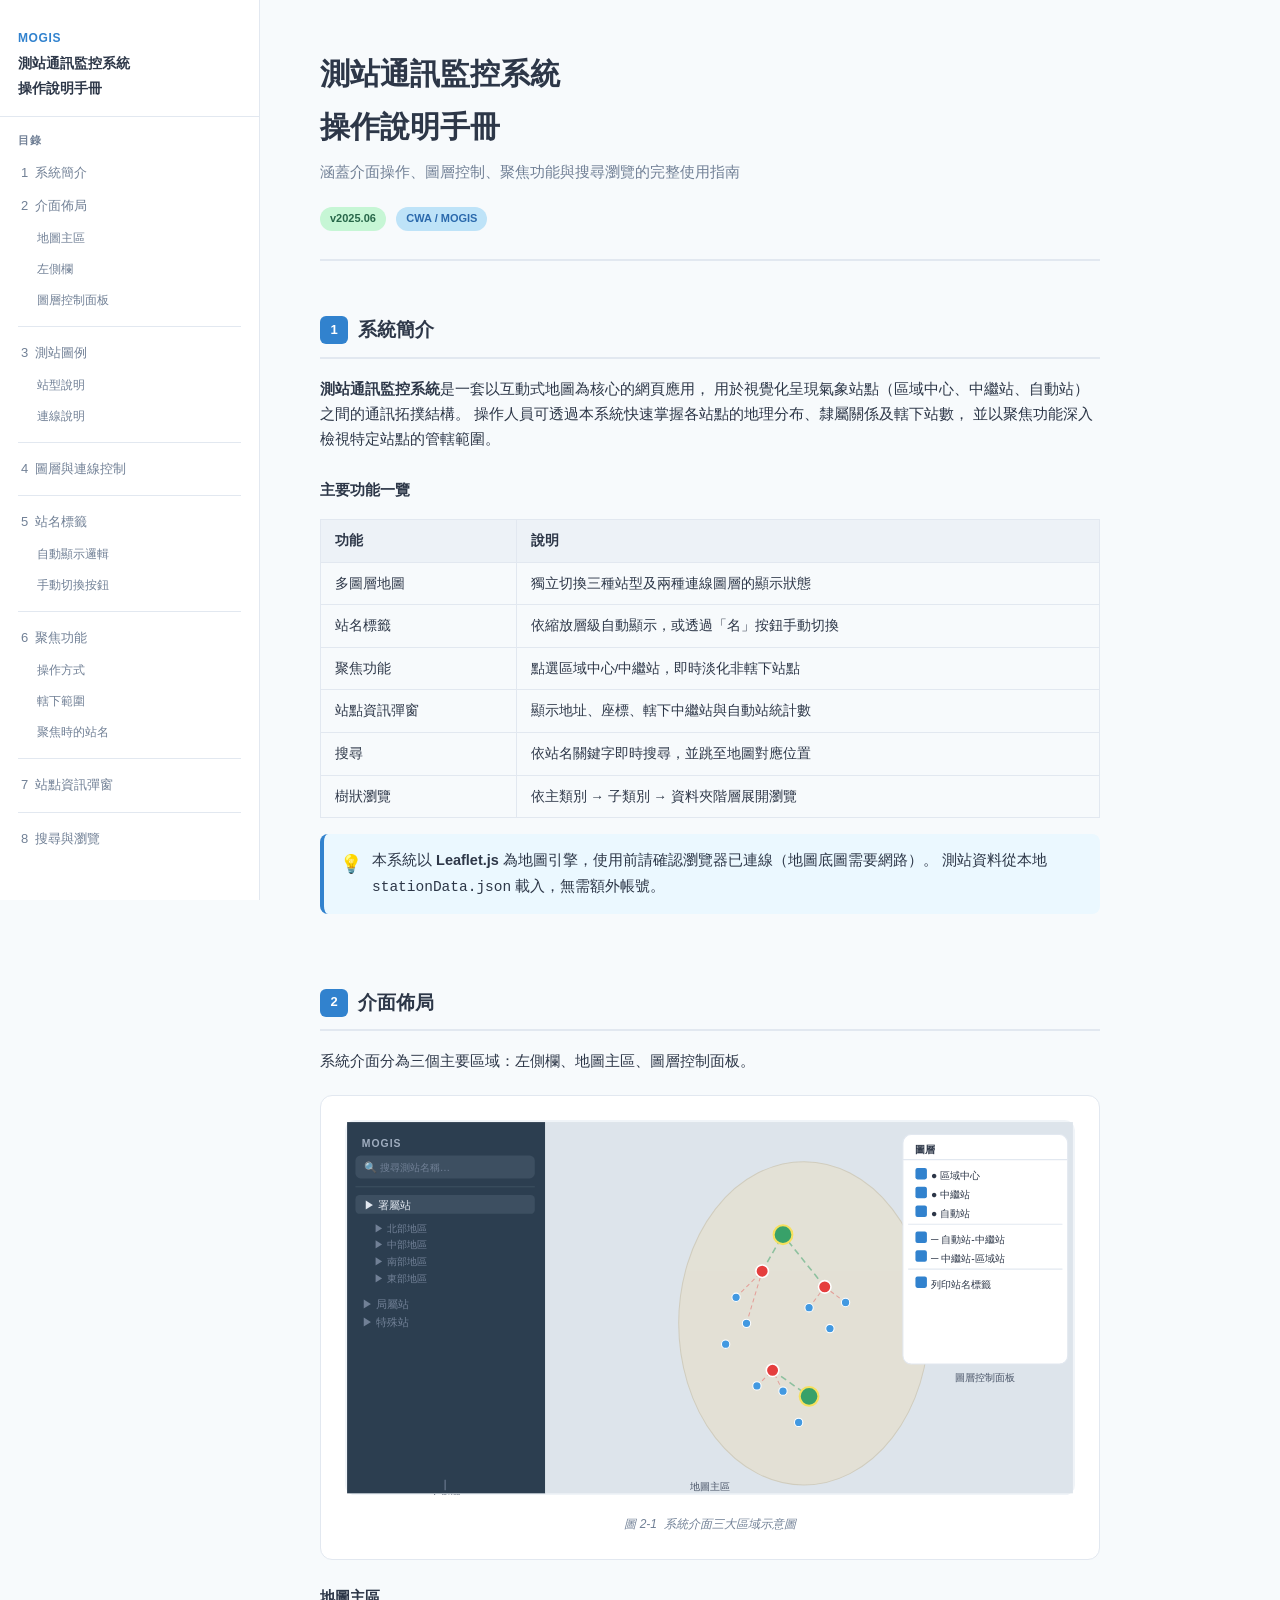
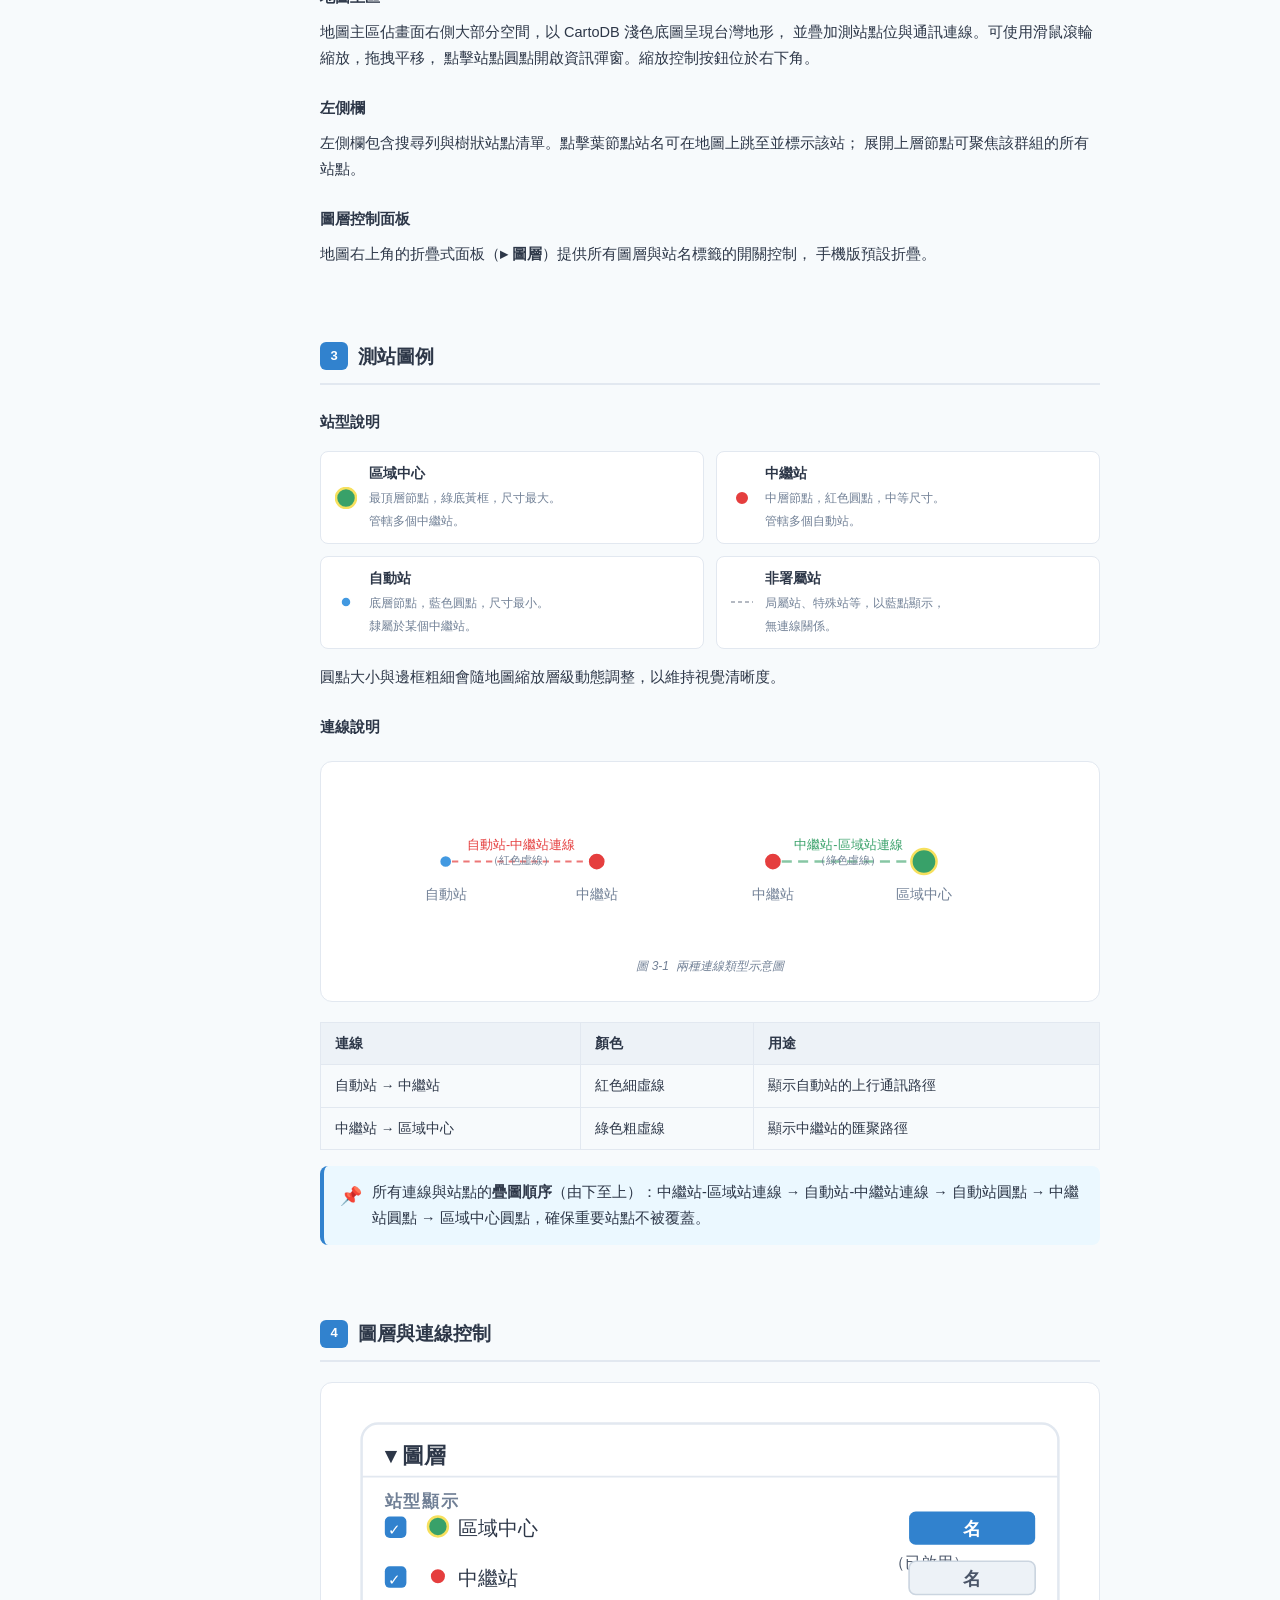
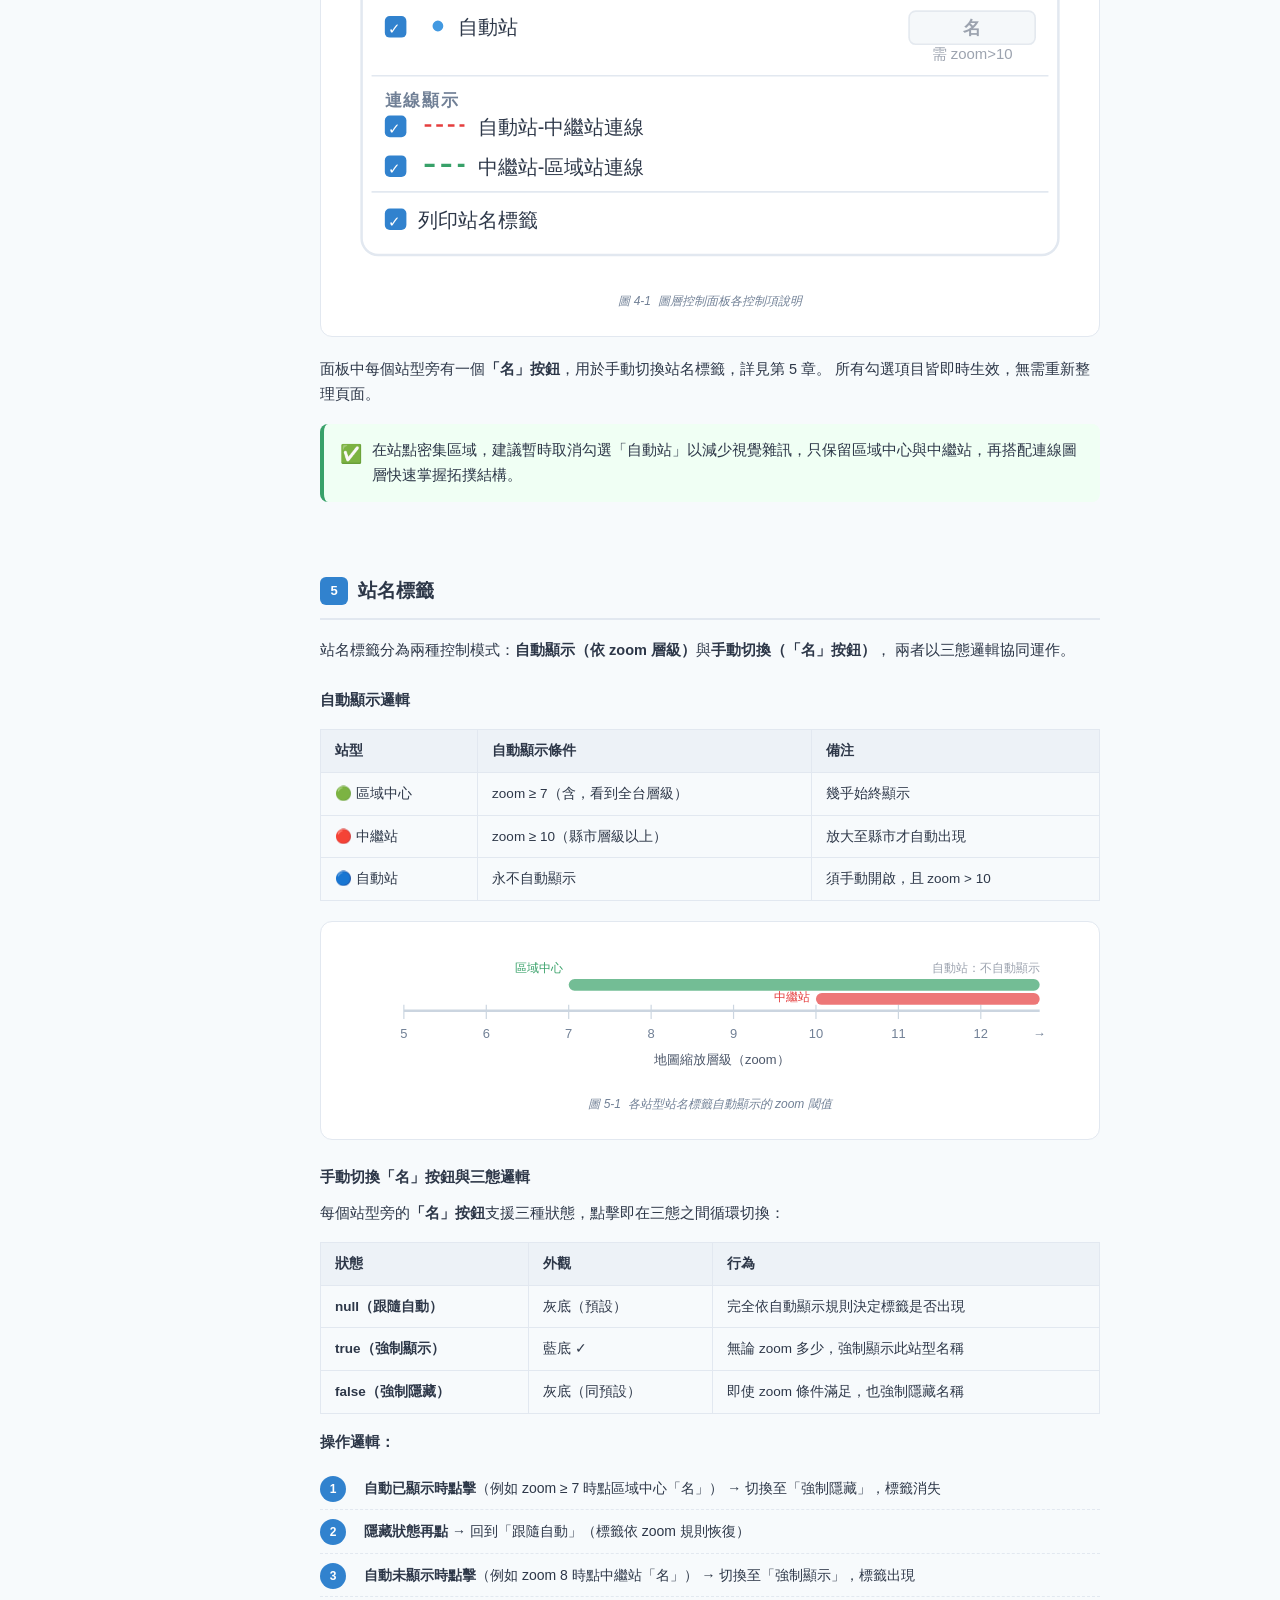
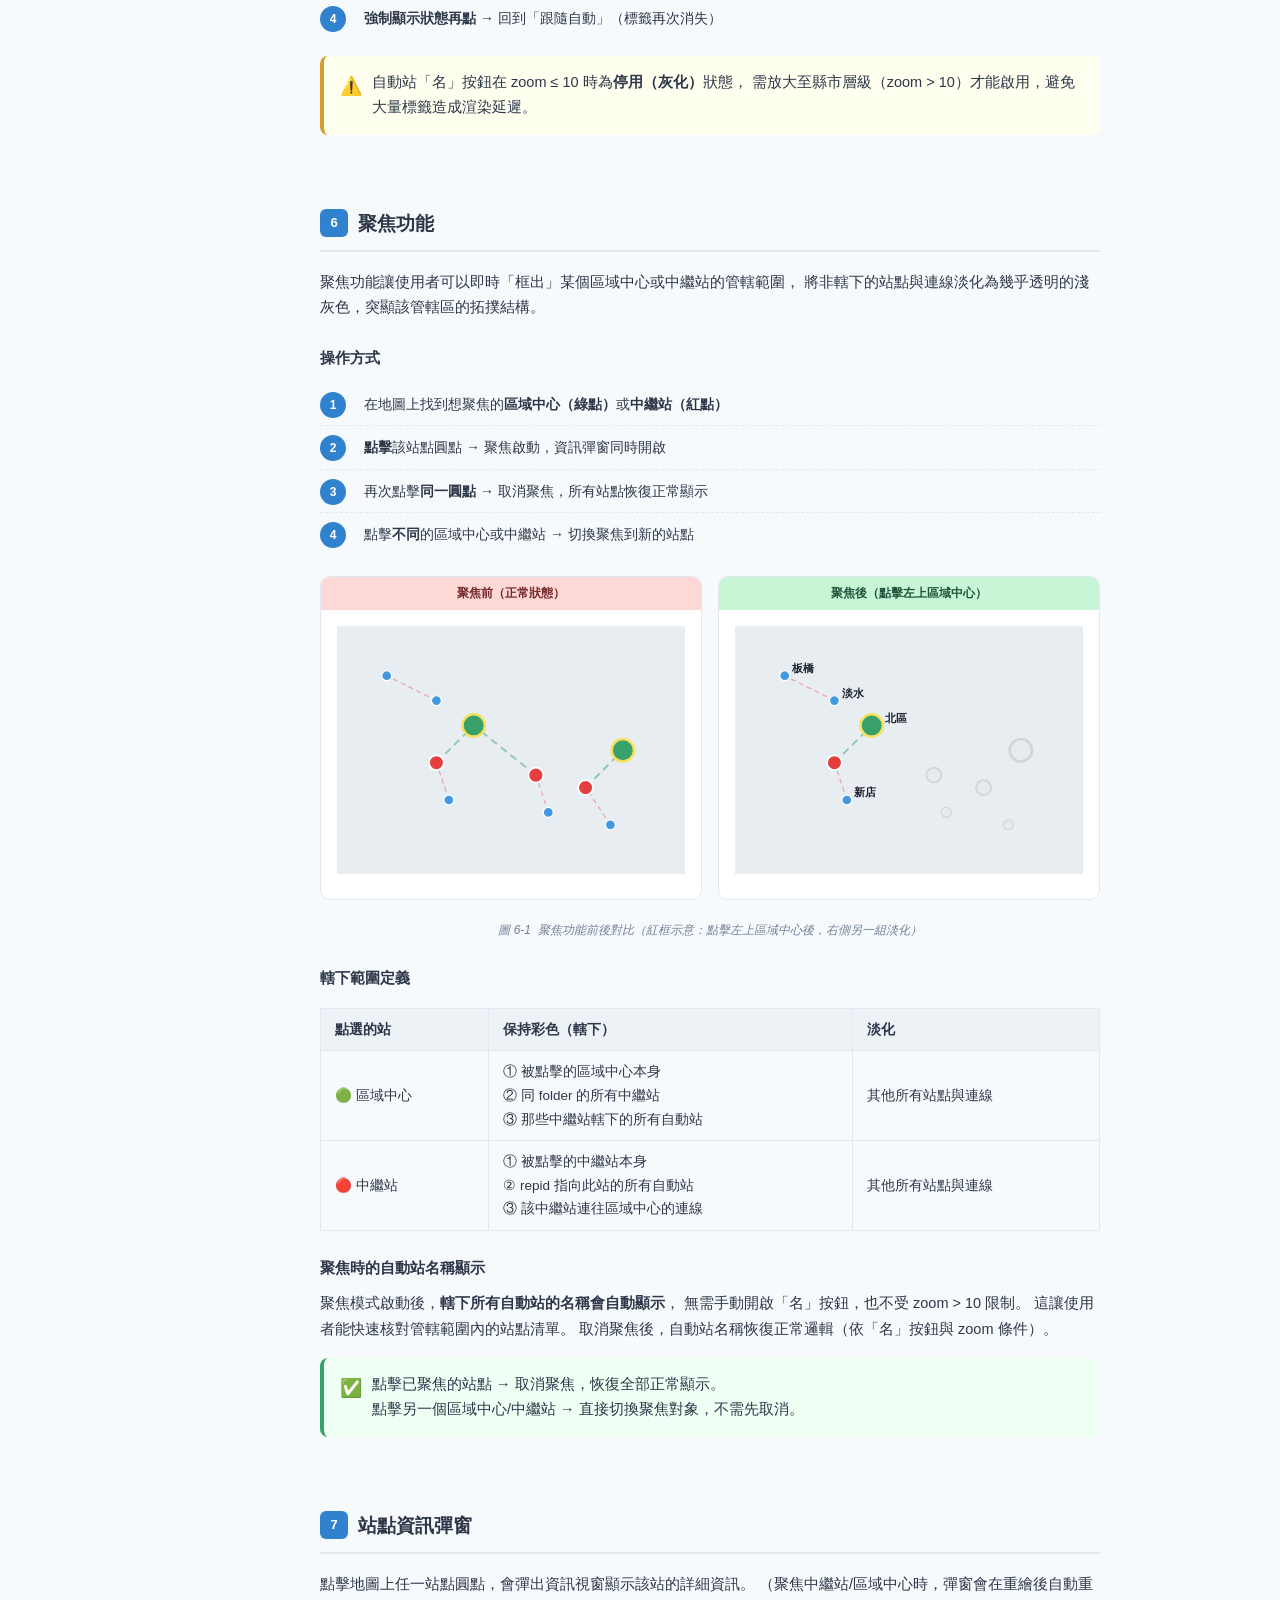
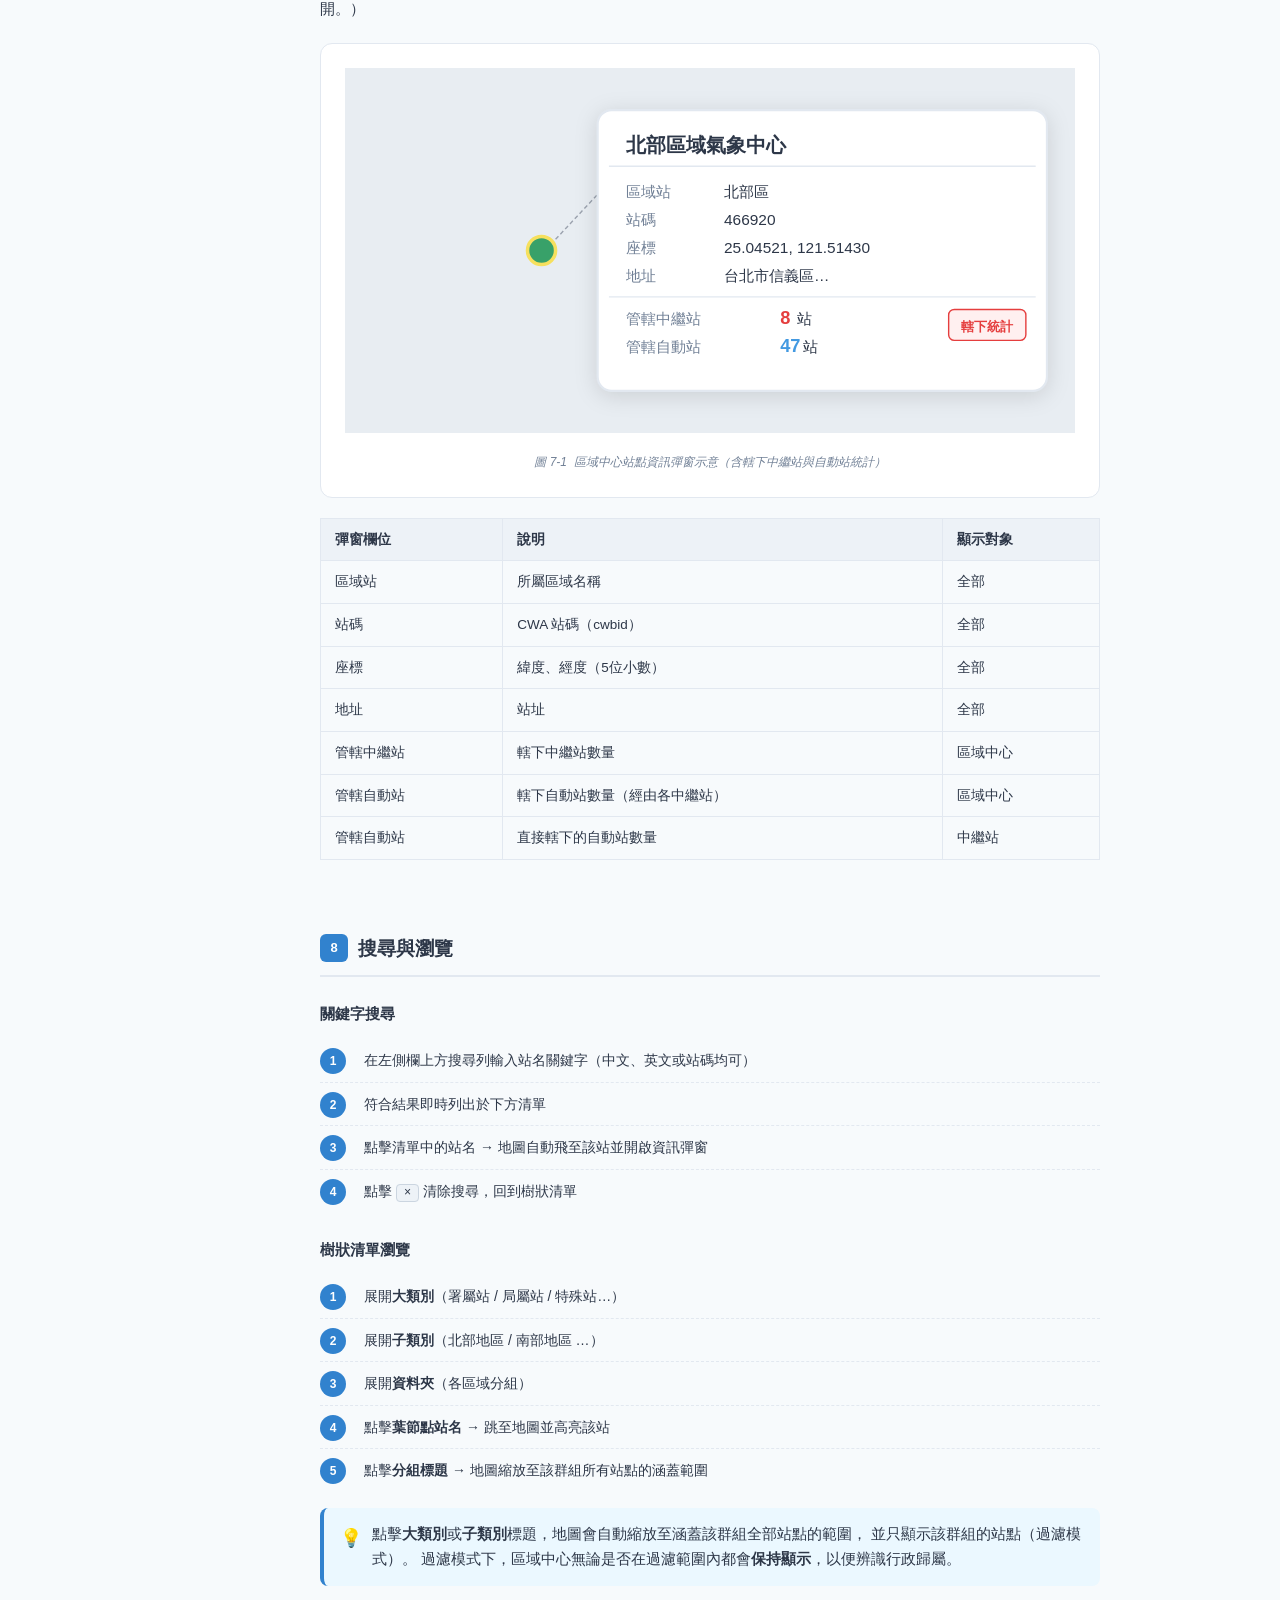
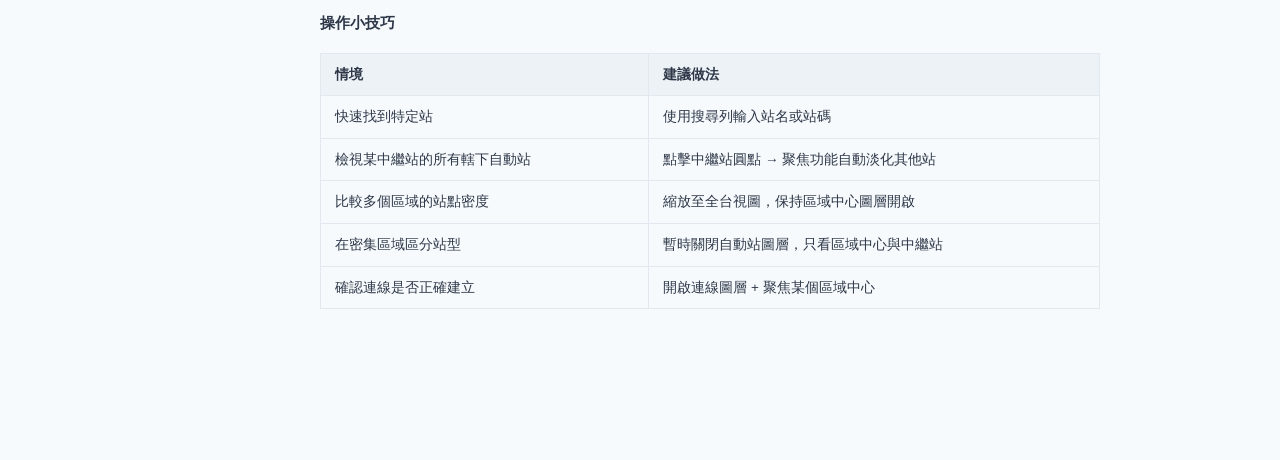
==== OD_station_monitor_guide.html @ 1ed30734 "Add files via upload" ====
<!DOCTYPE html>
<html lang="zh-Hant">
<head>
<meta charset="UTF-8">
<meta name="viewport" content="width=device-width, initial-scale=1.0">
<title>測站通訊監控系統 — 操作說明手冊</title>
<style>
*, *::before, *::after { box-sizing: border-box; margin: 0; padding: 0; }
html { scroll-behavior: smooth; }

:root {
  --c-center: #38a169;
  --c-hub:    #e53e3e;
  --c-auto:   #4299e1;
  --c-text:   #2d3748;
  --c-muted:  #718096;
  --c-bg:     #f7fafc;
  --c-panel:  #ffffff;
  --c-border: #e2e8f0;
  --c-accent: #3182ce;
  --toc-w:    260px;
}

body {
  font-family: "Noto Sans TC","PingFang TC","Microsoft JhengHei",sans-serif;
  background: var(--c-bg);
  color: var(--c-text);
  line-height: 1.75;
  display: flex;
  min-height: 100vh;
}

/* ── TOC 側邊欄 ── */
#toc {
  width: var(--toc-w);
  min-width: var(--toc-w);
  background: var(--c-panel);
  border-right: 1px solid var(--c-border);
  position: sticky;
  top: 0;
  height: 100vh;
  overflow-y: auto;
  padding: 28px 0 40px;
  flex-shrink: 0;
}
#toc-brand {
  padding: 0 18px 16px;
  border-bottom: 1px solid var(--c-border);
  margin-bottom: 14px;
}
#toc-brand .sys-name { font-size: 12px; font-weight: 700; color: var(--c-accent); letter-spacing:.05em; }
#toc-brand .doc-name { font-size: 14px; font-weight: 800; color: var(--c-text); margin-top: 2px; }
#toc-label {
  font-size: 10.5px; font-weight: 700; letter-spacing:.1em;
  color: var(--c-muted); padding: 0 18px 8px; text-transform: uppercase;
}
.toc-a {
  display: block; padding: 5px 18px;
  font-size: 13px; color: var(--c-muted);
  text-decoration: none; border-left: 3px solid transparent;
  transition: all .15s;
}
.toc-a:hover { color: var(--c-accent); background: #ebf8ff; }
.toc-a.active { color: var(--c-accent); border-left-color: var(--c-accent); background: #ebf8ff; font-weight: 600; }
.toc-a.sub { padding-left: 34px; font-size: 12px; }
.toc-sep { height: 1px; background: var(--c-border); margin: 10px 18px; }

/* ── 主內容 ── */
#main {
  flex: 1;
  padding: 48px 60px 80px;
  max-width: 900px;
}

.doc-hero {
  margin-bottom: 52px;
  padding-bottom: 28px;
  border-bottom: 2px solid var(--c-border);
}
.doc-hero h1 { font-size: 30px; font-weight: 800; color: var(--c-text); }
.doc-hero .sub { font-size: 15px; color: var(--c-muted); margin-top: 6px; }
.tag {
  display:inline-block; padding:2px 10px; border-radius:99px;
  font-size:11px; font-weight:700; margin-right:6px; margin-top:10px;
}
.tag-v { background:#c6f6d5; color:#276749; }
.tag-d { background:#bee3f8; color:#2a69ac; }

/* 章節 */
.chapter { margin-bottom: 72px; scroll-margin-top: 20px; }
h2 {
  font-size: 19px; font-weight: 800; color: var(--c-text);
  display: flex; align-items: center; gap: 10px;
  margin-bottom: 18px; padding-bottom: 10px;
  border-bottom: 2px solid var(--c-border);
}
h2 .num {
  display:inline-flex; align-items:center; justify-content:center;
  width:28px; height:28px; background:var(--c-accent); color:#fff;
  border-radius:6px; font-size:13px; font-weight:800; flex-shrink:0;
}
h3 { font-size:15px; font-weight:700; color:var(--c-text); margin:24px 0 10px; }
p  { font-size:14.5px; margin-bottom:12px; }

/* 插圖框 */
.fig {
  background:var(--c-panel); border:1px solid var(--c-border); border-radius:12px;
  padding:24px; margin:20px 0; text-align:center; overflow:hidden;
}
.fig svg { max-width:100%; height:auto; }
.fig-cap { font-size:12px; color:var(--c-muted); margin-top:10px; font-style:italic; }

/* 說明方塊 */
.callout {
  border-radius:8px; padding:14px 16px; margin:16px 0;
  font-size:13.5px; display:flex; gap:10px; align-items:flex-start;
}
.callout .ico { font-size:18px; flex-shrink:0; margin-top:1px; }
.callout p { margin:0; }
.note  { background:#ebf8ff; border-left:4px solid var(--c-accent); }
.tip   { background:#f0fff4; border-left:4px solid #38a169; }
.warn  { background:#fffff0; border-left:4px solid #d69e2e; }

/* 圖例格 */
.legend-grid { display:grid; grid-template-columns:1fr 1fr; gap:12px; margin:16px 0; }
.legend-item {
  display:flex; align-items:center; gap:12px;
  background:var(--c-panel); border:1px solid var(--c-border);
  border-radius:8px; padding:10px 14px; font-size:13.5px;
}

/* 步驟清單 */
ol.steps { counter-reset:s; list-style:none; margin:12px 0; }
ol.steps li {
  counter-increment:s; position:relative; padding:9px 0 9px 44px;
  border-bottom:1px dashed var(--c-border); font-size:14px;
}
ol.steps li:last-child { border-bottom:none; }
ol.steps li::before {
  content:counter(s);
  position:absolute; left:0; top:9px;
  width:26px; height:26px; background:var(--c-accent); color:#fff;
  border-radius:50%; text-align:center; line-height:26px;
  font-size:12px; font-weight:700;
}

/* 表格 */
table { width:100%; border-collapse:collapse; margin:16px 0; font-size:13.5px; }
th { background:#edf2f7; padding:9px 14px; text-align:left; font-weight:700; border:1px solid var(--c-border); }
td { padding:9px 14px; border:1px solid var(--c-border); }
tr:nth-child(even) td { background:#f7fafc; }

/* 對比框 */
.compare { display:grid; grid-template-columns:1fr 1fr; gap:16px; margin:20px 0; }
.cbox { border:1px solid var(--c-border); border-radius:10px; overflow:hidden; }
.clabel { font-size:12px; font-weight:700; padding:6px 14px; text-align:center; }
.clabel.before { background:#fed7d7; color:#742a2a; }
.clabel.after  { background:#c6f6d5; color:#22543d; }

kbd {
  background:#edf2f7; border:1px solid #cbd5e0;
  border-radius:4px; padding:1px 7px; font-size:12px; font-family:monospace;
}
strong { color: var(--c-text); }
</style>
</head>
<body>

<!-- ══════════ TOC 側邊欄 ══════════ -->
<nav id="toc">
  <div id="toc-brand">
    <div class="sys-name">MOGIS</div>
    <div class="doc-name">測站通訊監控系統<br>操作說明手冊</div>
  </div>
  <div id="toc-label">目錄</div>
  <a class="toc-a" href="#ch1">1 &nbsp;系統簡介</a>
  <a class="toc-a" href="#ch2">2 &nbsp;介面佈局</a>
  <a class="toc-a sub" href="#ch2-map">地圖主區</a>
  <a class="toc-a sub" href="#ch2-sidebar">左側欄</a>
  <a class="toc-a sub" href="#ch2-panel">圖層控制面板</a>
  <div class="toc-sep"></div>
  <a class="toc-a" href="#ch3">3 &nbsp;測站圖例</a>
  <a class="toc-a sub" href="#ch3-types">站型說明</a>
  <a class="toc-a sub" href="#ch3-lines">連線說明</a>
  <div class="toc-sep"></div>
  <a class="toc-a" href="#ch4">4 &nbsp;圖層與連線控制</a>
  <div class="toc-sep"></div>
  <a class="toc-a" href="#ch5">5 &nbsp;站名標籤</a>
  <a class="toc-a sub" href="#ch5-auto">自動顯示邏輯</a>
  <a class="toc-a sub" href="#ch5-btn">手動切換按鈕</a>
  <div class="toc-sep"></div>
  <a class="toc-a" href="#ch6">6 &nbsp;聚焦功能</a>
  <a class="toc-a sub" href="#ch6-how">操作方式</a>
  <a class="toc-a sub" href="#ch6-scope">轄下範圍</a>
  <a class="toc-a sub" href="#ch6-label">聚焦時的站名</a>
  <div class="toc-sep"></div>
  <a class="toc-a" href="#ch7">7 &nbsp;站點資訊彈窗</a>
  <div class="toc-sep"></div>
  <a class="toc-a" href="#ch8">8 &nbsp;搜尋與瀏覽</a>
</nav>

<!-- ══════════ 主內容 ══════════ -->
<main id="main">

  <div class="doc-hero">
    <h1>測站通訊監控系統<br>操作說明手冊</h1>
    <p class="sub">涵蓋介面操作、圖層控制、聚焦功能與搜尋瀏覽的完整使用指南</p>
    <span class="tag tag-v">v2025.06</span>
    <span class="tag tag-d">CWA / MOGIS</span>
  </div>

  <!-- ─── 1. 系統簡介 ─── -->
  <section class="chapter" id="ch1">
    <h2><span class="num">1</span>系統簡介</h2>
    <p>
      <strong>測站通訊監控系統</strong>是一套以互動式地圖為核心的網頁應用，
      用於視覺化呈現氣象站點（區域中心、中繼站、自動站）之間的通訊拓撲結構。
      操作人員可透過本系統快速掌握各站點的地理分布、隸屬關係及轄下站數，
      並以聚焦功能深入檢視特定站點的管轄範圍。
    </p>

    <h3>主要功能一覽</h3>
    <table>
      <tr><th>功能</th><th>說明</th></tr>
      <tr><td>多圖層地圖</td><td>獨立切換三種站型及兩種連線圖層的顯示狀態</td></tr>
      <tr><td>站名標籤</td><td>依縮放層級自動顯示，或透過「名」按鈕手動切換</td></tr>
      <tr><td>聚焦功能</td><td>點選區域中心/中繼站，即時淡化非轄下站點</td></tr>
      <tr><td>站點資訊彈窗</td><td>顯示地址、座標、轄下中繼站與自動站統計數</td></tr>
      <tr><td>搜尋</td><td>依站名關鍵字即時搜尋，並跳至地圖對應位置</td></tr>
      <tr><td>樹狀瀏覽</td><td>依主類別 → 子類別 → 資料夾階層展開瀏覽</td></tr>
    </table>

    <div class="callout note">
      <span class="ico">💡</span>
      <p>本系統以 <strong>Leaflet.js</strong> 為地圖引擎，使用前請確認瀏覽器已連線（地圖底圖需要網路）。
      測站資料從本地 <code>stationData.json</code> 載入，無需額外帳號。</p>
    </div>
  </section>

  <!-- ─── 2. 介面佈局 ─── -->
  <section class="chapter" id="ch2">
    <h2><span class="num">2</span>介面佈局</h2>
    <p>系統介面分為三個主要區域：左側欄、地圖主區、圖層控制面板。</p>

    <div class="fig">
      <!-- 介面佈局示意 SVG -->
      <svg viewBox="0 0 700 360" xmlns="http://www.w3.org/2000/svg">
        <!-- 整體背景 -->
        <rect width="700" height="360" rx="10" fill="#f0f4f8"/>
        <!-- 左側欄 -->
        <rect x="2" y="2" width="190" height="356" rx="8 0 0 8" fill="#2c3e50"/>
        <text x="16" y="26" fill="#a0aec0" font-size="10" font-family="sans-serif" font-weight="700" letter-spacing="1">MOGIS</text>
        <rect x="10" y="34" width="172" height="22" rx="5" fill="#3d4f61"/>
        <text x="18" y="49" fill="#718096" font-size="10" font-family="sans-serif">🔍 搜尋測站名稱…</text>
        <line x1="10" y1="64" x2="182" y2="64" stroke="#3d4f61" stroke-width="1"/>
        <!-- 樹狀清單模擬 -->
        <rect x="10" y="72" width="172" height="18" rx="4" fill="#3d4f61"/>
        <text x="18" y="85" fill="#e2e8f0" font-size="10.5" font-family="sans-serif">▶ 署屬站</text>
        <text x="28" y="107" fill="#718096" font-size="10" font-family="sans-serif">▶ 北部地區</text>
        <text x="28" y="123" fill="#718096" font-size="10" font-family="sans-serif">▶ 中部地區</text>
        <text x="28" y="139" fill="#718096" font-size="10" font-family="sans-serif">▶ 南部地區</text>
        <text x="28" y="155" fill="#718096" font-size="10" font-family="sans-serif">▶ 東部地區</text>
        <text x="16" y="180" fill="#718096" font-size="10.5" font-family="sans-serif">▶ 局屬站</text>
        <text x="16" y="198" fill="#718096" font-size="10.5" font-family="sans-serif">▶ 特殊站</text>

        <!-- 地圖主區 -->
        <rect x="192" y="2" width="506" height="356" rx="0 8 8 0" fill="#dde4eb"/>
        <!-- 地圖底色 / 陸地 -->
        <ellipse cx="440" cy="195" rx="120" ry="155" fill="#e8dfc8" stroke="#c8bda0" stroke-width="1" opacity="0.6"/>
        <!-- 連線 hub→center -->
        <line x1="400" y1="145" x2="420" y2="110" stroke="#38a169" stroke-width="1.5" stroke-dasharray="6,4" opacity="0.5"/>
        <line x1="460" y1="160" x2="420" y2="110" stroke="#38a169" stroke-width="1.5" stroke-dasharray="6,4" opacity="0.5"/>
        <line x1="410" y1="240" x2="445" y2="265" stroke="#38a169" stroke-width="1.5" stroke-dasharray="6,4" opacity="0.5"/>
        <!-- 連線 auto→hub -->
        <line x1="375" y1="170" x2="400" y2="145" stroke="#e53e3e" stroke-width="1" stroke-dasharray="4,3" opacity="0.4"/>
        <line x1="385" y1="195" x2="400" y2="145" stroke="#e53e3e" stroke-width="1" stroke-dasharray="4,3" opacity="0.4"/>
        <line x1="445" y1="180" x2="460" y2="160" stroke="#e53e3e" stroke-width="1" stroke-dasharray="4,3" opacity="0.4"/>
        <line x1="480" y1="175" x2="460" y2="160" stroke="#e53e3e" stroke-width="1" stroke-dasharray="4,3" opacity="0.4"/>
        <line x1="395" y1="255" x2="410" y2="240" stroke="#e53e3e" stroke-width="1" stroke-dasharray="4,3" opacity="0.4"/>
        <line x1="420" y1="260" x2="410" y2="240" stroke="#e53e3e" stroke-width="1" stroke-dasharray="4,3" opacity="0.4"/>
        <!-- 自動站 (blue) -->
        <circle cx="375" cy="170" r="4" fill="#4299e1" stroke="#fff" stroke-width="1"/>
        <circle cx="385" cy="195" r="4" fill="#4299e1" stroke="#fff" stroke-width="1"/>
        <circle cx="365" cy="215" r="4" fill="#4299e1" stroke="#fff" stroke-width="1"/>
        <circle cx="445" cy="180" r="4" fill="#4299e1" stroke="#fff" stroke-width="1"/>
        <circle cx="480" cy="175" r="4" fill="#4299e1" stroke="#fff" stroke-width="1"/>
        <circle cx="465" cy="200" r="4" fill="#4299e1" stroke="#fff" stroke-width="1"/>
        <circle cx="395" cy="255" r="4" fill="#4299e1" stroke="#fff" stroke-width="1"/>
        <circle cx="420" cy="260" r="4" fill="#4299e1" stroke="#fff" stroke-width="1"/>
        <circle cx="435" cy="290" r="4" fill="#4299e1" stroke="#fff" stroke-width="1"/>
        <!-- 中繼站 (red) -->
        <circle cx="400" cy="145" r="6" fill="#e53e3e" stroke="#fff" stroke-width="1.5"/>
        <circle cx="460" cy="160" r="6" fill="#e53e3e" stroke="#fff" stroke-width="1.5"/>
        <circle cx="410" cy="240" r="6" fill="#e53e3e" stroke="#fff" stroke-width="1.5"/>
        <!-- 區域中心 (green) -->
        <circle cx="420" cy="110" r="9" fill="#38a169" stroke="#f6e05e" stroke-width="2"/>
        <circle cx="445" cy="265" r="9" fill="#38a169" stroke="#f6e05e" stroke-width="2"/>

        <!-- 圖層控制面板 -->
        <rect x="535" y="14" width="158" height="220" rx="8" fill="white" stroke="#e2e8f0" stroke-width="1"/>
        <text x="547" y="32" fill="#2d3748" font-size="10" font-family="sans-serif" font-weight="700">圖層</text>
        <line x1="535" y1="38" x2="693" y2="38" stroke="#e2e8f0" stroke-width="1"/>
        <!-- 勾選框模擬 -->
        <rect x="547" y="46" width="11" height="11" rx="2" fill="#3182ce"/>
        <text x="562" y="57" fill="#2d3748" font-size="10" font-family="sans-serif">● 區域中心</text>
        <rect x="547" y="64" width="11" height="11" rx="2" fill="#3182ce"/>
        <text x="562" y="75" fill="#2d3748" font-size="10" font-family="sans-serif">● 中繼站</text>
        <rect x="547" y="82" width="11" height="11" rx="2" fill="#3182ce"/>
        <text x="562" y="93" fill="#2d3748" font-size="10" font-family="sans-serif">● 自動站</text>
        <line x1="540" y1="100" x2="688" y2="100" stroke="#e2e8f0" stroke-width="1"/>
        <rect x="547" y="107" width="11" height="11" rx="2" fill="#3182ce"/>
        <text x="562" y="118" fill="#2d3748" font-size="10" font-family="sans-serif">─ 自動站-中繼站</text>
        <rect x="547" y="125" width="11" height="11" rx="2" fill="#3182ce"/>
        <text x="562" y="136" fill="#2d3748" font-size="10" font-family="sans-serif">─ 中繼站-區域站</text>
        <line x1="540" y1="143" x2="688" y2="143" stroke="#e2e8f0" stroke-width="1"/>
        <rect x="547" y="150" width="11" height="11" rx="2" fill="#3182ce"/>
        <text x="562" y="161" fill="#2d3748" font-size="10" font-family="sans-serif">列印站名標籤</text>

        <!-- 標註箭頭 -->
        <!-- 左側欄標注 -->
        <line x1="96" y1="345" x2="96" y2="355" stroke="#718096" stroke-width="1" marker-end="url(#arr)"/>
        <text x="96" y="358" fill="#4a5568" font-size="10" font-family="sans-serif" text-anchor="middle" dy="8">左側欄</text>
        <!-- 地圖標注 -->
        <text x="350" y="355" fill="#4a5568" font-size="10" font-family="sans-serif" text-anchor="middle">地圖主區</text>
        <!-- 面板標注 -->
        <text x="614" y="250" fill="#4a5568" font-size="10" font-family="sans-serif" text-anchor="middle">圖層控制面板</text>
      </svg>
      <div class="fig-cap">圖 2-1 &nbsp;系統介面三大區域示意圖</div>
    </div>

    <h3 id="ch2-map">地圖主區</h3>
    <p>
      地圖主區佔畫面右側大部分空間，以 CartoDB 淺色底圖呈現台灣地形，
      並疊加測站點位與通訊連線。可使用滑鼠滾輪縮放，拖拽平移，
      點擊站點圓點開啟資訊彈窗。縮放控制按鈕位於右下角。
    </p>

    <h3 id="ch2-sidebar">左側欄</h3>
    <p>
      左側欄包含搜尋列與樹狀站點清單。點擊葉節點站名可在地圖上跳至並標示該站；
      展開上層節點可聚焦該群組的所有站點。
    </p>

    <h3 id="ch2-panel">圖層控制面板</h3>
    <p>
      地圖右上角的折疊式面板（<strong>▸ 圖層</strong>）提供所有圖層與站名標籤的開關控制，
      手機版預設折疊。
    </p>
  </section>

  <!-- ─── 3. 測站圖例 ─── -->
  <section class="chapter" id="ch3">
    <h2><span class="num">3</span>測站圖例</h2>

    <h3 id="ch3-types">站型說明</h3>
    <div class="legend-grid">
      <div class="legend-item">
        <svg width="22" height="22"><circle cx="11" cy="11" r="10" fill="#38a169" stroke="#f6e05e" stroke-width="2.5"/></svg>
        <div>
          <strong>區域中心</strong><br>
          <span style="font-size:12px;color:#718096;">最頂層節點，綠底黃框，尺寸最大。<br>管轄多個中繼站。</span>
        </div>
      </div>
      <div class="legend-item">
        <svg width="22" height="22"><circle cx="11" cy="11" r="7" fill="#e53e3e" stroke="#fff" stroke-width="2"/></svg>
        <div>
          <strong>中繼站</strong><br>
          <span style="font-size:12px;color:#718096;">中層節點，紅色圓點，中等尺寸。<br>管轄多個自動站。</span>
        </div>
      </div>
      <div class="legend-item">
        <svg width="22" height="22"><circle cx="11" cy="11" r="5" fill="#4299e1" stroke="#fff" stroke-width="1.5"/></svg>
        <div>
          <strong>自動站</strong><br>
          <span style="font-size:12px;color:#718096;">底層節點，藍色圓點，尺寸最小。<br>隸屬於某個中繼站。</span>
        </div>
      </div>
      <div class="legend-item">
        <svg width="22" height="22" viewBox="0 0 22 4">
          <line x1="0" y1="2" x2="22" y2="2" stroke="#9ca3af" stroke-width="1.5" stroke-dasharray="4,3"/>
        </svg>
        <div>
          <strong>非署屬站</strong><br>
          <span style="font-size:12px;color:#718096;">局屬站、特殊站等，以藍點顯示，<br>無連線關係。</span>
        </div>
      </div>
    </div>

    <p>圓點大小與邊框粗細會隨地圖縮放層級動態調整，以維持視覺清晰度。</p>

    <h3 id="ch3-lines">連線說明</h3>

    <div class="fig">
      <svg viewBox="0 0 580 120" xmlns="http://www.w3.org/2000/svg">
        <!-- 連線 1: auto→hub -->
        <circle cx="80"  cy="60" r="5" fill="#4299e1" stroke="#fff" stroke-width="1.5"/>
        <line x1="85" y1="60" x2="195" y2="60" stroke="#e53e3e" stroke-width="1.5" stroke-dasharray="5,4" opacity="0.7"/>
        <circle cx="200" cy="60" r="7" fill="#e53e3e" stroke="#fff" stroke-width="1.5"/>
        <text x="80" y="90" fill="#718096" font-size="11" font-family="sans-serif" text-anchor="middle">自動站</text>
        <text x="140" y="50" fill="#e53e3e" font-size="10" font-family="sans-serif" text-anchor="middle">自動站-中繼站連線</text>
        <text x="140" y="62" fill="#718096" font-size="9" font-family="sans-serif" text-anchor="middle">（紅色虛線）</text>
        <text x="200" y="90" fill="#718096" font-size="11" font-family="sans-serif" text-anchor="middle">中繼站</text>

        <!-- 連線 2: hub→center -->
        <circle cx="340" cy="60" r="7" fill="#e53e3e" stroke="#fff" stroke-width="1.5"/>
        <line x1="347" y1="60" x2="453" y2="60" stroke="#38a169" stroke-width="2" stroke-dasharray="8,5" opacity="0.6"/>
        <circle cx="460" cy="60" r="10" fill="#38a169" stroke="#f6e05e" stroke-width="2"/>
        <text x="340" y="90" fill="#718096" font-size="11" font-family="sans-serif" text-anchor="middle">中繼站</text>
        <text x="400" y="50" fill="#38a169" font-size="10" font-family="sans-serif" text-anchor="middle">中繼站-區域站連線</text>
        <text x="400" y="62" fill="#718096" font-size="9" font-family="sans-serif" text-anchor="middle">（綠色虛線）</text>
        <text x="460" y="90" fill="#718096" font-size="11" font-family="sans-serif" text-anchor="middle">區域中心</text>
      </svg>
      <div class="fig-cap">圖 3-1 &nbsp;兩種連線類型示意圖</div>
    </div>

    <table>
      <tr><th>連線</th><th>顏色</th><th>用途</th></tr>
      <tr><td>自動站 → 中繼站</td><td>紅色細虛線</td><td>顯示自動站的上行通訊路徑</td></tr>
      <tr><td>中繼站 → 區域中心</td><td>綠色粗虛線</td><td>顯示中繼站的匯聚路徑</td></tr>
    </table>

    <div class="callout note">
      <span class="ico">📌</span>
      <p>所有連線與站點的<strong>疊圖順序</strong>（由下至上）：中繼站-區域站連線 → 自動站-中繼站連線 → 自動站圓點 → 中繼站圓點 → 區域中心圓點，確保重要站點不被覆蓋。</p>
    </div>
  </section>

  <!-- ─── 4. 圖層與連線控制 ─── -->
  <section class="chapter" id="ch4">
    <h2><span class="num">4</span>圖層與連線控制</h2>

    <div class="fig">
      <svg viewBox="0 0 440 280" xmlns="http://www.w3.org/2000/svg">
        <!-- 面板外框 -->
        <rect x="10" y="10" width="420" height="260" rx="10" fill="white" stroke="#e2e8f0" stroke-width="1.5"/>
        <text x="24" y="34" fill="#2d3748" font-size="13" font-family="sans-serif" font-weight="700">▾ 圖層</text>
        <line x1="10" y1="42" x2="430" y2="42" stroke="#e2e8f0" stroke-width="1"/>

        <!-- 分組：站型 -->
        <text x="24" y="60" fill="#718096" font-size="10" font-family="sans-serif" font-weight="700" letter-spacing="1">站型顯示</text>

        <!-- Row: 區域中心 -->
        <rect x="24" y="66" width="13" height="13" rx="3" fill="#3182ce"/>
        <text x="26" y="77" fill="white" font-size="9" font-family="sans-serif">✓</text>
        <circle cx="56" cy="72" r="6" fill="#38a169" stroke="#f6e05e" stroke-width="1.5"/>
        <text x="68" y="77" fill="#2d3748" font-size="12" font-family="sans-serif">區域中心</text>
        <!-- 名 btn 區域中心 -->
        <rect x="340" y="63" width="76" height="20" rx="4" fill="#3182ce"/>
        <text x="378" y="77" fill="white" font-size="11" font-family="sans-serif" text-anchor="middle" font-weight="700">名</text>
        <text x="352" y="97" fill="#4a5568" font-size="9.5" font-family="sans-serif" text-anchor="middle">（已啟用）</text>

        <!-- Row: 中繼站 -->
        <rect x="24" y="96" width="13" height="13" rx="3" fill="#3182ce"/>
        <text x="26" y="107" fill="white" font-size="9" font-family="sans-serif">✓</text>
        <circle cx="56" cy="102" r="5" fill="#e53e3e" stroke="#fff" stroke-width="1.5"/>
        <text x="68" y="107" fill="#2d3748" font-size="12" font-family="sans-serif">中繼站</text>
        <rect x="340" y="93" width="76" height="20" rx="4" fill="#edf2f7" stroke="#cbd5e0" stroke-width="1"/>
        <text x="378" y="107" fill="#4a5568" font-size="11" font-family="sans-serif" text-anchor="middle" font-weight="700">名</text>

        <!-- Row: 自動站 -->
        <rect x="24" y="126" width="13" height="13" rx="3" fill="#3182ce"/>
        <text x="26" y="137" fill="white" font-size="9" font-family="sans-serif">✓</text>
        <circle cx="56" cy="132" r="4" fill="#4299e1" stroke="#fff" stroke-width="1.5"/>
        <text x="68" y="137" fill="#2d3748" font-size="12" font-family="sans-serif">自動站</text>
        <rect x="340" y="123" width="76" height="20" rx="4" fill="#edf2f7" stroke="#cbd5e0" stroke-width="1" opacity="0.5"/>
        <text x="378" y="137" fill="#9ca3af" font-size="11" font-family="sans-serif" text-anchor="middle" font-weight="700">名</text>
        <text x="378" y="152" fill="#9ca3af" font-size="9" font-family="sans-serif" text-anchor="middle">需 zoom&gt;10</text>

        <line x1="16" y1="162" x2="424" y2="162" stroke="#e2e8f0" stroke-width="1"/>

        <!-- 分組：連線 -->
        <text x="24" y="180" fill="#718096" font-size="10" font-family="sans-serif" font-weight="700" letter-spacing="1">連線顯示</text>
        <rect x="24" y="186" width="13" height="13" rx="3" fill="#3182ce"/>
        <text x="26" y="197" fill="white" font-size="9" font-family="sans-serif">✓</text>
        <line x1="48" y1="192" x2="72" y2="192" stroke="#e53e3e" stroke-width="1.5" stroke-dasharray="4,3"/>
        <text x="80" y="197" fill="#2d3748" font-size="12" font-family="sans-serif">自動站-中繼站連線</text>
        <rect x="24" y="210" width="13" height="13" rx="3" fill="#3182ce"/>
        <text x="26" y="221" fill="white" font-size="9" font-family="sans-serif">✓</text>
        <line x1="48" y1="216" x2="72" y2="216" stroke="#38a169" stroke-width="2" stroke-dasharray="6,4"/>
        <text x="80" y="221" fill="#2d3748" font-size="12" font-family="sans-serif">中繼站-區域站連線</text>

        <line x1="16" y1="232" x2="424" y2="232" stroke="#e2e8f0" stroke-width="1"/>
        <!-- 站名標籤勾選 -->
        <rect x="24" y="242" width="13" height="13" rx="3" fill="#3182ce"/>
        <text x="26" y="253" fill="white" font-size="9" font-family="sans-serif">✓</text>
        <text x="44" y="253" fill="#2d3748" font-size="12" font-family="sans-serif">列印站名標籤</text>
      </svg>
      <div class="fig-cap">圖 4-1 &nbsp;圖層控制面板各控制項說明</div>
    </div>

    <p>
      面板中每個站型旁有一個<strong>「名」按鈕</strong>，用於手動切換站名標籤，詳見第 5 章。
      所有勾選項目皆即時生效，無需重新整理頁面。
    </p>

    <div class="callout tip">
      <span class="ico">✅</span>
      <p>在站點密集區域，建議暫時取消勾選「自動站」以減少視覺雜訊，只保留區域中心與中繼站，再搭配連線圖層快速掌握拓撲結構。</p>
    </div>
  </section>

  <!-- ─── 5. 站名標籤 ─── -->
  <section class="chapter" id="ch5">
    <h2><span class="num">5</span>站名標籤</h2>
    <p>
      站名標籤分為兩種控制模式：<strong>自動顯示（依 zoom 層級）</strong>與<strong>手動切換（「名」按鈕）</strong>，
      兩者以三態邏輯協同運作。
    </p>

    <h3 id="ch5-auto">自動顯示邏輯</h3>
    <table>
      <tr><th>站型</th><th>自動顯示條件</th><th>備注</th></tr>
      <tr><td>🟢 區域中心</td><td>zoom ≥ 7（含，看到全台層級）</td><td>幾乎始終顯示</td></tr>
      <tr><td>🔴 中繼站</td><td>zoom ≥ 10（縣市層級以上）</td><td>放大至縣市才自動出現</td></tr>
      <tr><td>🔵 自動站</td><td>永不自動顯示</td><td>須手動開啟，且 zoom > 10</td></tr>
    </table>

    <div class="fig">
      <svg viewBox="0 0 620 110" xmlns="http://www.w3.org/2000/svg">
        <!-- Zoom 軸 -->
        <line x1="50" y1="55" x2="590" y2="55" stroke="#cbd5e0" stroke-width="2"/>
        <!-- Tick 標記 -->
        <g fill="#718096" font-size="11" font-family="sans-serif" text-anchor="middle">
          <line x1="50"  y1="50" x2="50"  y2="62" stroke="#cbd5e0" stroke-width="1"/>
          <text x="50"  y="78">5</text>
          <line x1="120" y1="50" x2="120" y2="62" stroke="#cbd5e0" stroke-width="1"/>
          <text x="120" y="78">6</text>
          <line x1="190" y1="50" x2="190" y2="62" stroke="#cbd5e0" stroke-width="1"/>
          <text x="190" y="78">7</text>
          <line x1="260" y1="50" x2="260" y2="62" stroke="#cbd5e0" stroke-width="1"/>
          <text x="260" y="78">8</text>
          <line x1="330" y1="50" x2="330" y2="62" stroke="#cbd5e0" stroke-width="1"/>
          <text x="330" y="78">9</text>
          <line x1="400" y1="50" x2="400" y2="62" stroke="#cbd5e0" stroke-width="1"/>
          <text x="400" y="78">10</text>
          <line x1="470" y1="50" x2="470" y2="62" stroke="#cbd5e0" stroke-width="1"/>
          <text x="470" y="78">11</text>
          <line x1="540" y1="50" x2="540" y2="62" stroke="#cbd5e0" stroke-width="1"/>
          <text x="540" y="78">12</text>
          <text x="590" y="78">→</text>
        </g>
        <!-- 區域中心：zoom>=7 開始亮 -->
        <rect x="190" y="28" width="400" height="10" rx="5" fill="#38a169" opacity="0.7"/>
        <text x="185" y="22" fill="#38a169" font-size="10" font-family="sans-serif" text-anchor="end">區域中心</text>
        <!-- 中繼站：zoom>=10 開始亮 -->
        <rect x="400" y="40" width="190" height="10" rx="5" fill="#e53e3e" opacity="0.7"/>
        <text x="395" y="47" fill="#e53e3e" font-size="10" font-family="sans-serif" text-anchor="end">中繼站</text>
        <!-- 自動站：不自動 -->
        <text x="590" y="22" fill="#9ca3af" font-size="10" font-family="sans-serif" text-anchor="end">自動站：不自動顯示</text>
        <!-- 軸標 -->
        <text x="320" y="100" fill="#4a5568" font-size="11" font-family="sans-serif" text-anchor="middle">地圖縮放層級（zoom）</text>
      </svg>
      <div class="fig-cap">圖 5-1 &nbsp;各站型站名標籤自動顯示的 zoom 閾值</div>
    </div>

    <h3 id="ch5-btn">手動切換「名」按鈕與三態邏輯</h3>
    <p>
      每個站型旁的<strong>「名」按鈕</strong>支援三種狀態，點擊即在三態之間循環切換：
    </p>
    <table>
      <tr><th>狀態</th><th>外觀</th><th>行為</th></tr>
      <tr><td><strong>null（跟隨自動）</strong></td><td>灰底（預設）</td><td>完全依自動顯示規則決定標籤是否出現</td></tr>
      <tr><td><strong>true（強制顯示）</strong></td><td>藍底 ✓</td><td>無論 zoom 多少，強制顯示此站型名稱</td></tr>
      <tr><td><strong>false（強制隱藏）</strong></td><td>灰底（同預設）</td><td>即使 zoom 條件滿足，也強制隱藏名稱</td></tr>
    </table>

    <p><strong>操作邏輯：</strong></p>
    <ol class="steps">
      <li>
        <strong>自動已顯示時點擊</strong>（例如 zoom ≥ 7 時點區域中心「名」）
        → 切換至「強制隱藏」，標籤消失
      </li>
      <li>
        <strong>隱藏狀態再點</strong> → 回到「跟隨自動」（標籤依 zoom 規則恢復）
      </li>
      <li>
        <strong>自動未顯示時點擊</strong>（例如 zoom 8 時點中繼站「名」）
        → 切換至「強制顯示」，標籤出現
      </li>
      <li>
        <strong>強制顯示狀態再點</strong> → 回到「跟隨自動」（標籤再次消失）
      </li>
    </ol>

    <div class="callout warn">
      <span class="ico">⚠️</span>
      <p>自動站「名」按鈕在 zoom ≤ 10 時為<strong>停用（灰化）</strong>狀態，
      需放大至縣市層級（zoom > 10）才能啟用，避免大量標籤造成渲染延遲。</p>
    </div>
  </section>

  <!-- ─── 6. 聚焦功能 ─── -->
  <section class="chapter" id="ch6">
    <h2><span class="num">6</span>聚焦功能</h2>
    <p>
      聚焦功能讓使用者可以即時「框出」某個區域中心或中繼站的管轄範圍，
      將非轄下的站點與連線淡化為幾乎透明的淺灰色，突顯該管轄區的拓撲結構。
    </p>

    <h3 id="ch6-how">操作方式</h3>
    <ol class="steps">
      <li>在地圖上找到想聚焦的<strong>區域中心（綠點）</strong>或<strong>中繼站（紅點）</strong></li>
      <li><strong>點擊</strong>該站點圓點 → 聚焦啟動，資訊彈窗同時開啟</li>
      <li>再次點擊<strong>同一圓點</strong> → 取消聚焦，所有站點恢復正常顯示</li>
      <li>點擊<strong>不同</strong>的區域中心或中繼站 → 切換聚焦到新的站點</li>
    </ol>

    <div class="compare">
      <div class="cbox">
        <div class="clabel before">聚焦前（正常狀態）</div>
        <div class="fig" style="margin:0;border:0;border-radius:0;padding:16px;">
          <svg viewBox="0 0 280 200" xmlns="http://www.w3.org/2000/svg">
            <rect width="280" height="200" fill="#e8edf2"/>
            <!-- 所有站點全色 -->
            <!-- 中繼站 -->
            <line x1="80" y1="110" x2="110" y2="80" stroke="#38a169" stroke-width="1.5" stroke-dasharray="6,4" opacity="0.5"/>
            <line x1="160" y1="120" x2="110" y2="80" stroke="#38a169" stroke-width="1.5" stroke-dasharray="6,4" opacity="0.5"/>
            <line x1="200" y1="130" x2="230" y2="100" stroke="#38a169" stroke-width="1.5" stroke-dasharray="6,4" opacity="0.5"/>
            <line x1="80"  y1="60"  x2="40"  y2="40"  stroke="#e53e3e" stroke-width="1" stroke-dasharray="4,3" opacity="0.4"/>
            <line x1="90"  y1="140" x2="80"  y2="110" stroke="#e53e3e" stroke-width="1" stroke-dasharray="4,3" opacity="0.4"/>
            <line x1="170" y1="150" x2="160" y2="120" stroke="#e53e3e" stroke-width="1" stroke-dasharray="4,3" opacity="0.4"/>
            <line x1="220" y1="160" x2="200" y2="130" stroke="#e53e3e" stroke-width="1" stroke-dasharray="4,3" opacity="0.4"/>
            <!-- auto -->
            <circle cx="40"  cy="40"  r="4" fill="#4299e1" stroke="#fff" stroke-width="1"/>
            <circle cx="80"  cy="60"  r="4" fill="#4299e1" stroke="#fff" stroke-width="1"/>
            <circle cx="90"  cy="140" r="4" fill="#4299e1" stroke="#fff" stroke-width="1"/>
            <circle cx="170" cy="150" r="4" fill="#4299e1" stroke="#fff" stroke-width="1"/>
            <circle cx="220" cy="160" r="4" fill="#4299e1" stroke="#fff" stroke-width="1"/>
            <!-- hub -->
            <circle cx="80"  cy="110" r="6" fill="#e53e3e" stroke="#fff" stroke-width="1.5"/>
            <circle cx="160" cy="120" r="6" fill="#e53e3e" stroke="#fff" stroke-width="1.5"/>
            <circle cx="200" cy="130" r="6" fill="#e53e3e" stroke="#fff" stroke-width="1.5"/>
            <!-- center -->
            <circle cx="110" cy="80"  r="9" fill="#38a169" stroke="#f6e05e" stroke-width="2"/>
            <circle cx="230" cy="100" r="9" fill="#38a169" stroke="#f6e05e" stroke-width="2"/>
          </svg>
        </div>
      </div>
      <div class="cbox">
        <div class="clabel after">聚焦後（點擊左上區域中心）</div>
        <div class="fig" style="margin:0;border:0;border-radius:0;padding:16px;">
          <svg viewBox="0 0 280 200" xmlns="http://www.w3.org/2000/svg">
            <rect width="280" height="200" fill="#e8edf2"/>
            <!-- 非轄下淡化 -->
            <line x1="200" y1="130" x2="230" y2="100" stroke="#d4d4d4" stroke-width="1.5" stroke-dasharray="6,4" opacity="0.15"/>
            <line x1="170" y1="150" x2="200" y2="130" stroke="#d4d4d4" stroke-width="1" stroke-dasharray="4,3" opacity="0.15"/>
            <line x1="220" y1="160" x2="200" y2="130" stroke="#d4d4d4" stroke-width="1" stroke-dasharray="4,3" opacity="0.15"/>
            <circle cx="170" cy="150" r="4" fill="#d4d4d4" stroke="#d4d4d4" stroke-width="1" fill-opacity="0.08"/>
            <circle cx="220" cy="160" r="4" fill="#d4d4d4" stroke="#d4d4d4" stroke-width="1" fill-opacity="0.08"/>
            <circle cx="160" cy="120" r="6" fill="#d4d4d4" stroke="#d4d4d4" stroke-width="1.5" fill-opacity="0.08"/>
            <circle cx="200" cy="130" r="6" fill="#d4d4d4" stroke="#d4d4d4" stroke-width="1.5" fill-opacity="0.08"/>
            <circle cx="230" cy="100" r="9" fill="#d4d4d4" stroke="#d4d4d4" stroke-width="2" fill-opacity="0.08"/>
            <!-- 轄下站點全色顯示 -->
            <line x1="80" y1="110" x2="110" y2="80" stroke="#38a169" stroke-width="1.5" stroke-dasharray="6,4" opacity="0.5"/>
            <line x1="80"  y1="60"  x2="40"  y2="40"  stroke="#e53e3e" stroke-width="1" stroke-dasharray="4,3" opacity="0.4"/>
            <line x1="90"  y1="140" x2="80"  y2="110" stroke="#e53e3e" stroke-width="1" stroke-dasharray="4,3" opacity="0.4"/>
            <!-- 轄下自動站（帶站名） -->
            <circle cx="40"  cy="40"  r="4" fill="#4299e1" stroke="#fff" stroke-width="1"/>
            <text x="46" y="37" fill="#1a202c" font-size="9" font-family="sans-serif" font-weight="700">板橋</text>
            <circle cx="80"  cy="60"  r="4" fill="#4299e1" stroke="#fff" stroke-width="1"/>
            <text x="86" y="57" fill="#1a202c" font-size="9" font-family="sans-serif" font-weight="700">淡水</text>
            <circle cx="90"  cy="140" r="4" fill="#4299e1" stroke="#fff" stroke-width="1"/>
            <text x="96" y="137" fill="#1a202c" font-size="9" font-family="sans-serif" font-weight="700">新店</text>
            <!-- 轄下中繼站 -->
            <circle cx="80"  cy="110" r="6" fill="#e53e3e" stroke="#fff" stroke-width="1.5"/>
            <!-- 聚焦的區域中心 -->
            <circle cx="110" cy="80"  r="9" fill="#38a169" stroke="#f6e05e" stroke-width="2"/>
            <text x="121" y="77" fill="#1a202c" font-size="9" font-family="sans-serif" font-weight="700">北區</text>
          </svg>
        </div>
      </div>
    </div>
    <p class="fig-cap" style="text-align:center;margin-top:4px;">圖 6-1 &nbsp;聚焦功能前後對比（紅框示意：點擊左上區域中心後，右側另一組淡化）</p>

    <h3 id="ch6-scope">轄下範圍定義</h3>
    <table>
      <tr><th>點選的站</th><th>保持彩色（轄下）</th><th>淡化</th></tr>
      <tr>
        <td>🟢 區域中心</td>
        <td>
          ① 被點擊的區域中心本身<br>
          ② 同 folder 的所有中繼站<br>
          ③ 那些中繼站轄下的所有自動站
        </td>
        <td>其他所有站點與連線</td>
      </tr>
      <tr>
        <td>🔴 中繼站</td>
        <td>
          ① 被點擊的中繼站本身<br>
          ② repid 指向此站的所有自動站<br>
          ③ 該中繼站連往區域中心的連線
        </td>
        <td>其他所有站點與連線</td>
      </tr>
    </table>

    <h3 id="ch6-label">聚焦時的自動站名稱顯示</h3>
    <p>
      聚焦模式啟動後，<strong>轄下所有自動站的名稱會自動顯示</strong>，
      無需手動開啟「名」按鈕，也不受 zoom > 10 限制。
      這讓使用者能快速核對管轄範圍內的站點清單。
      取消聚焦後，自動站名稱恢復正常邏輯（依「名」按鈕與 zoom 條件）。
    </p>

    <div class="callout tip">
      <span class="ico">✅</span>
      <p>點擊已聚焦的站點 → 取消聚焦，恢復全部正常顯示。<br>
         點擊另一個區域中心/中繼站 → 直接切換聚焦對象，不需先取消。</p>
    </div>
  </section>

  <!-- ─── 7. 站點資訊彈窗 ─── -->
  <section class="chapter" id="ch7">
    <h2><span class="num">7</span>站點資訊彈窗</h2>
    <p>
      點擊地圖上任一站點圓點，會彈出資訊視窗顯示該站的詳細資訊。
      （聚焦中繼站/區域中心時，彈窗會在重繪後自動重開。）
    </p>

    <div class="fig">
      <svg viewBox="0 0 520 260" xmlns="http://www.w3.org/2000/svg">
        <!-- 背景 -->
        <rect width="520" height="260" fill="#e8edf2"/>
        <!-- 地圖上的點 -->
        <circle cx="140" cy="130" r="10" fill="#38a169" stroke="#f6e05e" stroke-width="2.5"/>
        <!-- 連接線 -->
        <line x1="150" y1="122" x2="180" y2="90" stroke="#9ca3af" stroke-width="1" stroke-dasharray="3,2"/>
        <!-- Popup 卡片 -->
        <rect x="180" y="30" width="320" height="200" rx="10" fill="white" stroke="#e2e8f0" stroke-width="1.5" filter="drop-shadow(0 3px 8px rgba(0,0,0,0.12))"/>
        <!-- 站名 -->
        <text x="200" y="60" fill="#2d3748" font-size="14" font-family="sans-serif" font-weight="800">北部區域氣象中心</text>
        <line x1="188" y1="70" x2="492" y2="70" stroke="#e2e8f0" stroke-width="1"/>
        <!-- 資料列 -->
        <text x="200" y="92"  fill="#718096" font-size="11" font-family="sans-serif">區域站</text>
        <text x="270" y="92"  fill="#2d3748" font-size="11" font-family="sans-serif">北部區</text>
        <text x="200" y="112" fill="#718096" font-size="11" font-family="sans-serif">站碼</text>
        <text x="270" y="112" fill="#2d3748" font-size="11" font-family="sans-serif">466920</text>
        <text x="200" y="132" fill="#718096" font-size="11" font-family="sans-serif">座標</text>
        <text x="270" y="132" fill="#2d3748" font-size="11" font-family="sans-serif">25.04521, 121.51430</text>
        <text x="200" y="152" fill="#718096" font-size="11" font-family="sans-serif">地址</text>
        <text x="270" y="152" fill="#2d3748" font-size="11" font-family="sans-serif">台北市信義區…</text>
        <!-- 分隔線 -->
        <line x1="188" y1="163" x2="492" y2="163" stroke="#e2e8f0" stroke-width="1"/>
        <!-- 統計（區域中心） -->
        <text x="200" y="182" fill="#718096" font-size="11" font-family="sans-serif">管轄中繼站</text>
        <text x="310" y="182" fill="#e53e3e" font-size="13" font-family="sans-serif" font-weight="800">8</text>
        <text x="322" y="182" fill="#2d3748" font-size="11" font-family="sans-serif">站</text>
        <text x="200" y="202" fill="#718096" font-size="11" font-family="sans-serif">管轄自動站</text>
        <text x="310" y="202" fill="#4299e1" font-size="13" font-family="sans-serif" font-weight="800">47</text>
        <text x="326" y="202" fill="#2d3748" font-size="11" font-family="sans-serif">站</text>
        <!-- 標注 -->
        <rect x="430" y="172" width="55" height="22" rx="4" fill="#fff0f0" stroke="#e53e3e" stroke-width="1"/>
        <text x="457" y="187" fill="#e53e3e" font-size="9.5" font-family="sans-serif" text-anchor="middle" font-weight="700">轄下統計</text>
      </svg>
      <div class="fig-cap">圖 7-1 &nbsp;區域中心站點資訊彈窗示意（含轄下中繼站與自動站統計）</div>
    </div>

    <table>
      <tr><th>彈窗欄位</th><th>說明</th><th>顯示對象</th></tr>
      <tr><td>區域站</td><td>所屬區域名稱</td><td>全部</td></tr>
      <tr><td>站碼</td><td>CWA 站碼（cwbid）</td><td>全部</td></tr>
      <tr><td>座標</td><td>緯度、經度（5位小數）</td><td>全部</td></tr>
      <tr><td>地址</td><td>站址</td><td>全部</td></tr>
      <tr><td>管轄中繼站</td><td>轄下中繼站數量</td><td>區域中心</td></tr>
      <tr><td>管轄自動站</td><td>轄下自動站數量（經由各中繼站）</td><td>區域中心</td></tr>
      <tr><td>管轄自動站</td><td>直接轄下的自動站數量</td><td>中繼站</td></tr>
    </table>
  </section>

  <!-- ─── 8. 搜尋與瀏覽 ─── -->
  <section class="chapter" id="ch8">
    <h2><span class="num">8</span>搜尋與瀏覽</h2>

    <h3>關鍵字搜尋</h3>
    <ol class="steps">
      <li>在左側欄上方搜尋列輸入站名關鍵字（中文、英文或站碼均可）</li>
      <li>符合結果即時列出於下方清單</li>
      <li>點擊清單中的站名 → 地圖自動飛至該站並開啟資訊彈窗</li>
      <li>點擊 <kbd>×</kbd> 清除搜尋，回到樹狀清單</li>
    </ol>

    <h3>樹狀清單瀏覽</h3>
    <ol class="steps">
      <li>展開<strong>大類別</strong>（署屬站 / 局屬站 / 特殊站…）</li>
      <li>展開<strong>子類別</strong>（北部地區 / 南部地區 …）</li>
      <li>展開<strong>資料夾</strong>（各區域分組）</li>
      <li>點擊<strong>葉節點站名</strong> → 跳至地圖並高亮該站</li>
      <li>點擊<strong>分組標題</strong> → 地圖縮放至該群組所有站點的涵蓋範圍</li>
    </ol>

    <div class="callout note">
      <span class="ico">💡</span>
      <p>
        點擊<strong>大類別</strong>或<strong>子類別</strong>標題，地圖會自動縮放至涵蓋該群組全部站點的範圍，
        並只顯示該群組的站點（過濾模式）。
        過濾模式下，區域中心無論是否在過濾範圍內都會<strong>保持顯示</strong>，以便辨識行政歸屬。
      </p>
    </div>

    <h3>操作小技巧</h3>
    <table>
      <tr><th>情境</th><th>建議做法</th></tr>
      <tr><td>快速找到特定站</td><td>使用搜尋列輸入站名或站碼</td></tr>
      <tr><td>檢視某中繼站的所有轄下自動站</td><td>點擊中繼站圓點 → 聚焦功能自動淡化其他站</td></tr>
      <tr><td>比較多個區域的站點密度</td><td>縮放至全台視圖，保持區域中心圖層開啟</td></tr>
      <tr><td>在密集區域區分站型</td><td>暫時關閉自動站圖層，只看區域中心與中繼站</td></tr>
      <tr><td>確認連線是否正確建立</td><td>開啟連線圖層 + 聚焦某個區域中心</td></tr>
    </table>
  </section>

</main>

<script>
// ── 捲動時更新 TOC active 狀態 ──
(function(){
  const chapters = document.querySelectorAll('.chapter, h3[id]');
  const links = document.querySelectorAll('#toc .toc-a');

  function getIds(el) {
    return [...el.querySelectorAll('[id]')].map(e => e.id).concat(el.id ? [el.id] : []);
  }
  const sections = [...document.querySelectorAll('#main [id]')];

  function onScroll() {
    let active = null;
    for (const sec of sections) {
      const rect = sec.getBoundingClientRect();
      if (rect.top <= 60) active = sec.id;
    }
    links.forEach(a => {
      const href = a.getAttribute('href').slice(1);
      a.classList.toggle('active', href === active);
    });
  }
  window.addEventListener('scroll', onScroll, { passive: true });
  onScroll();
})();
</script>
</body>
</html>
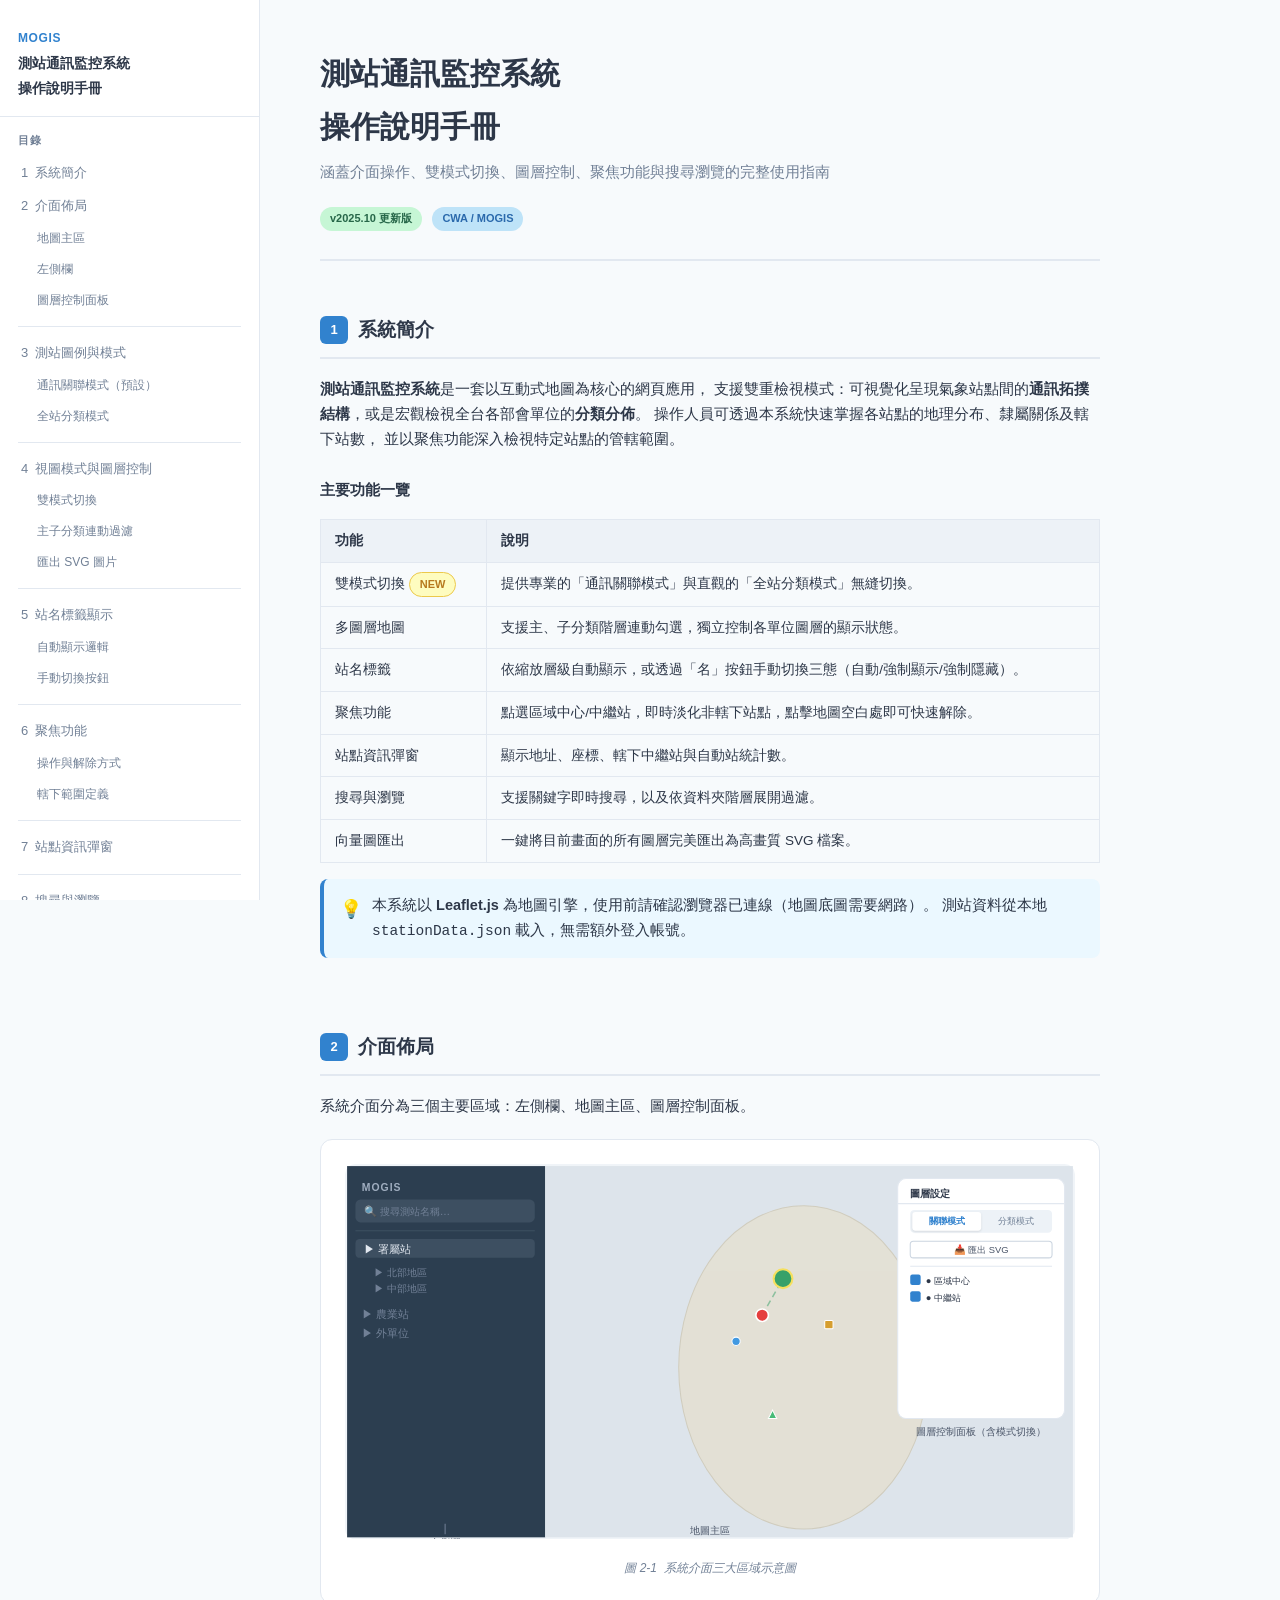
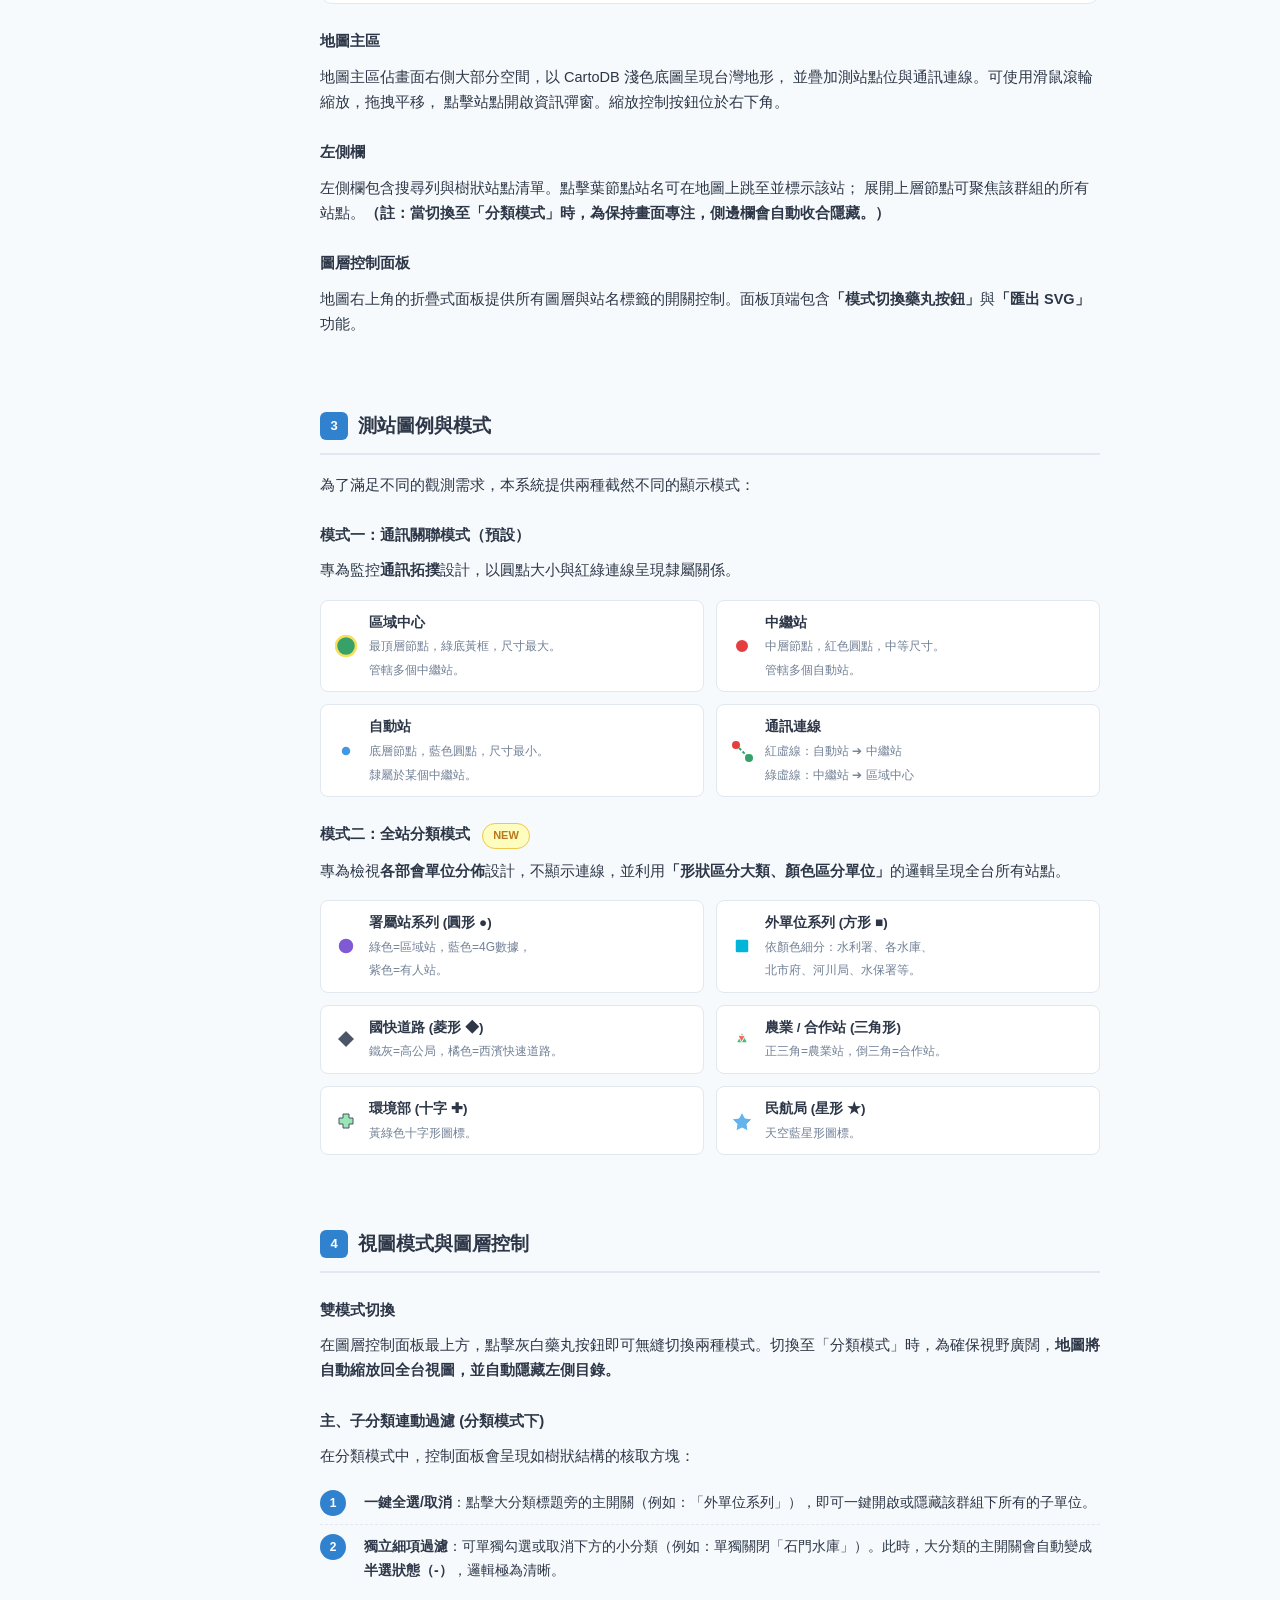
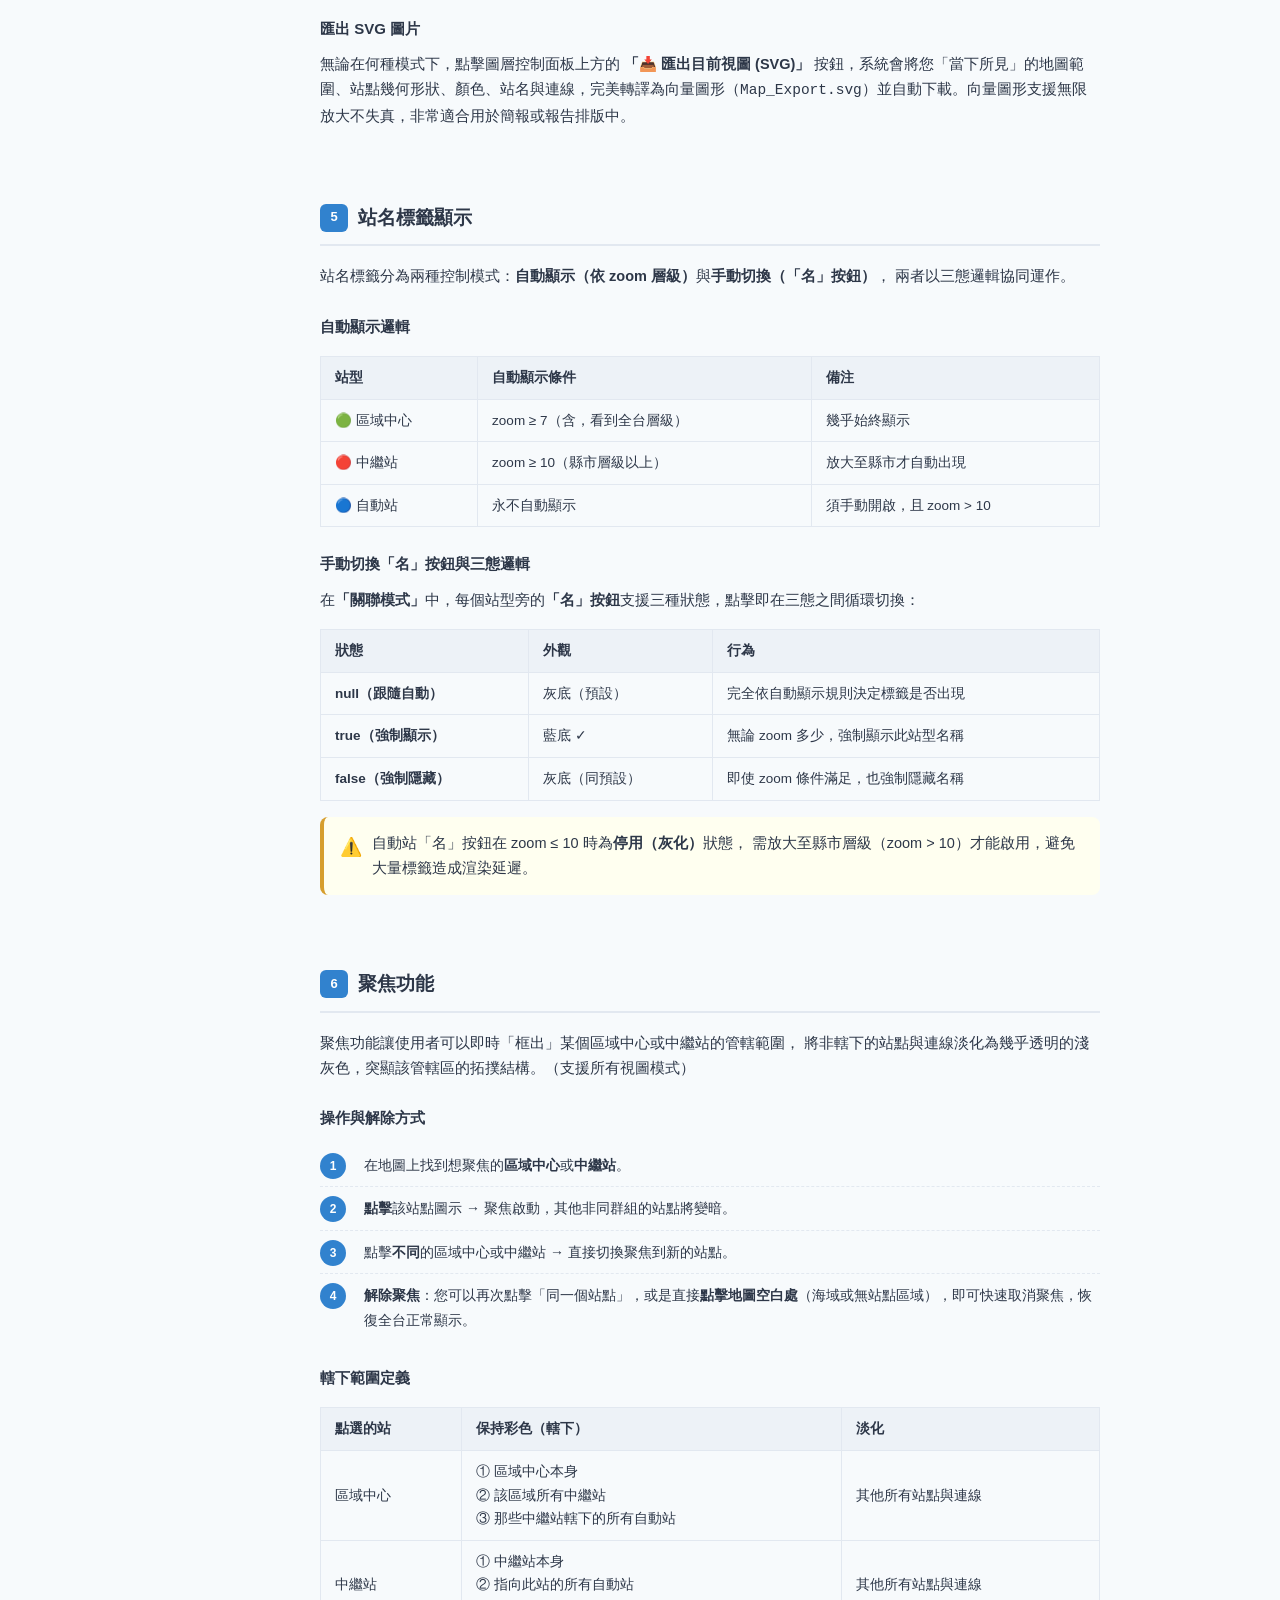
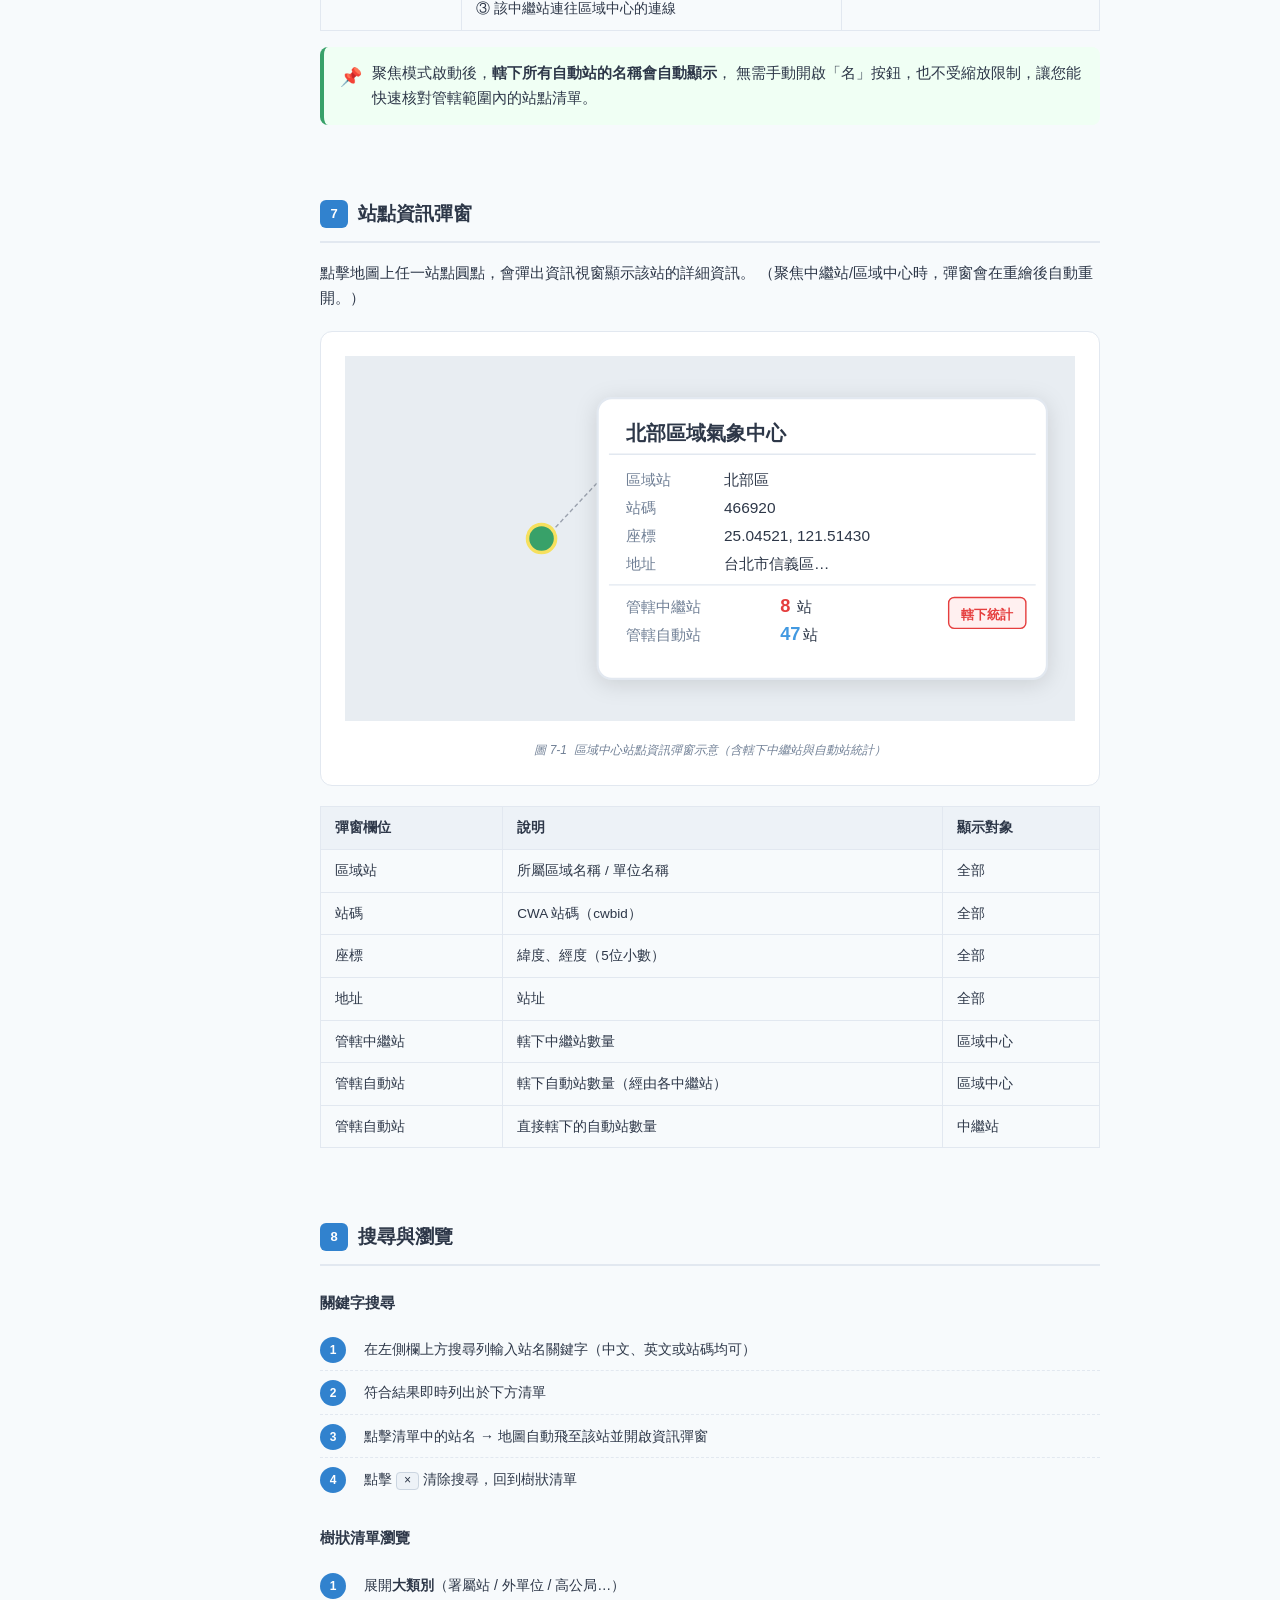
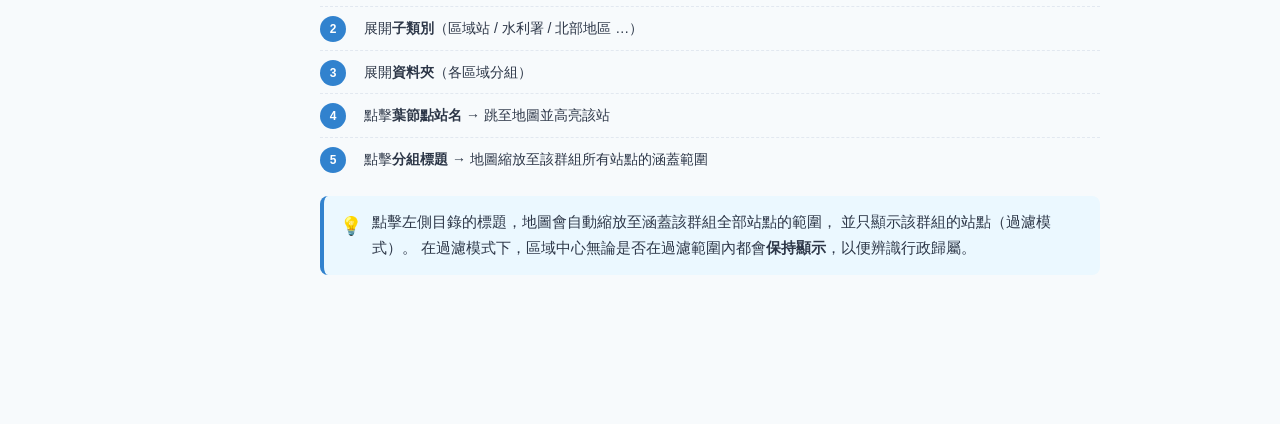
==== commit 6c470612: "Add files via upload" ====
--- a/OD_station_monitor_guide.html
+++ b/OD_station_monitor_guide.html
@@ -1,4 +1,3 @@
-
 <!DOCTYPE html>
 <html lang="zh-Hant">
 <head>
@@ -86,6 +85,7 @@
 }
 .tag-v { background:#c6f6d5; color:#276749; }
 .tag-d { background:#bee3f8; color:#2a69ac; }
+.tag-new { background:#fefcbf; color:#b7791f; border: 1px solid #ecc94b; }
 
 /* 章節 */
 .chapter { margin-bottom: 72px; scroll-margin-top: 20px; }
@@ -167,7 +167,6 @@
 </head>
 <body>
 
-<!-- ══════════ TOC 側邊欄 ══════════ -->
 <nav id="toc">
   <div id="toc-brand">
     <div class="sys-name">MOGIS</div>
@@ -180,42 +179,42 @@
   <a class="toc-a sub" href="#ch2-sidebar">左側欄</a>
   <a class="toc-a sub" href="#ch2-panel">圖層控制面板</a>
   <div class="toc-sep"></div>
-  <a class="toc-a" href="#ch3">3 &nbsp;測站圖例</a>
-  <a class="toc-a sub" href="#ch3-types">站型說明</a>
-  <a class="toc-a sub" href="#ch3-lines">連線說明</a>
+  <a class="toc-a" href="#ch3">3 &nbsp;測站圖例與模式</a>
+  <a class="toc-a sub" href="#ch3-link">通訊關聯模式（預設）</a>
+  <a class="toc-a sub" href="#ch3-category">全站分類模式</a>
   <div class="toc-sep"></div>
-  <a class="toc-a" href="#ch4">4 &nbsp;圖層與連線控制</a>
+  <a class="toc-a" href="#ch4">4 &nbsp;視圖模式與圖層控制</a>
+  <a class="toc-a sub" href="#ch4-toggle">雙模式切換</a>
+  <a class="toc-a sub" href="#ch4-tree">主子分類連動過濾</a>
+  <a class="toc-a sub" href="#ch4-export">匯出 SVG 圖片</a>
   <div class="toc-sep"></div>
-  <a class="toc-a" href="#ch5">5 &nbsp;站名標籤</a>
+  <a class="toc-a" href="#ch5">5 &nbsp;站名標籤顯示</a>
   <a class="toc-a sub" href="#ch5-auto">自動顯示邏輯</a>
   <a class="toc-a sub" href="#ch5-btn">手動切換按鈕</a>
   <div class="toc-sep"></div>
   <a class="toc-a" href="#ch6">6 &nbsp;聚焦功能</a>
-  <a class="toc-a sub" href="#ch6-how">操作方式</a>
-  <a class="toc-a sub" href="#ch6-scope">轄下範圍</a>
-  <a class="toc-a sub" href="#ch6-label">聚焦時的站名</a>
+  <a class="toc-a sub" href="#ch6-how">操作與解除方式</a>
+  <a class="toc-a sub" href="#ch6-scope">轄下範圍定義</a>
   <div class="toc-sep"></div>
   <a class="toc-a" href="#ch7">7 &nbsp;站點資訊彈窗</a>
   <div class="toc-sep"></div>
   <a class="toc-a" href="#ch8">8 &nbsp;搜尋與瀏覽</a>
 </nav>
 
-<!-- ══════════ 主內容 ══════════ -->
 <main id="main">
 
   <div class="doc-hero">
     <h1>測站通訊監控系統<br>操作說明手冊</h1>
-    <p class="sub">涵蓋介面操作、圖層控制、聚焦功能與搜尋瀏覽的完整使用指南</p>
-    <span class="tag tag-v">v2025.06</span>
+    <p class="sub">涵蓋介面操作、雙模式切換、圖層控制、聚焦功能與搜尋瀏覽的完整使用指南</p>
+    <span class="tag tag-v">v2025.10 更新版</span>
     <span class="tag tag-d">CWA / MOGIS</span>
   </div>
 
-  <!-- ─── 1. 系統簡介 ─── -->
   <section class="chapter" id="ch1">
     <h2><span class="num">1</span>系統簡介</h2>
     <p>
       <strong>測站通訊監控系統</strong>是一套以互動式地圖為核心的網頁應用，
-      用於視覺化呈現氣象站點（區域中心、中繼站、自動站）之間的通訊拓撲結構。
+      支援雙重檢視模式：可視覺化呈現氣象站點間的<strong>通訊拓撲結構</strong>，或是宏觀檢視全台各部會單位的<strong>分類分佈</strong>。
       操作人員可透過本系統快速掌握各站點的地理分布、隸屬關係及轄下站數，
       並以聚焦功能深入檢視特定站點的管轄範圍。
     </p>
@@ -223,108 +222,72 @@
     <h3>主要功能一覽</h3>
     <table>
       <tr><th>功能</th><th>說明</th></tr>
-      <tr><td>多圖層地圖</td><td>獨立切換三種站型及兩種連線圖層的顯示狀態</td></tr>
-      <tr><td>站名標籤</td><td>依縮放層級自動顯示，或透過「名」按鈕手動切換</td></tr>
-      <tr><td>聚焦功能</td><td>點選區域中心/中繼站，即時淡化非轄下站點</td></tr>
-      <tr><td>站點資訊彈窗</td><td>顯示地址、座標、轄下中繼站與自動站統計數</td></tr>
-      <tr><td>搜尋</td><td>依站名關鍵字即時搜尋，並跳至地圖對應位置</td></tr>
-      <tr><td>樹狀瀏覽</td><td>依主類別 → 子類別 → 資料夾階層展開瀏覽</td></tr>
+      <tr><td>雙模式切換 <span class="tag tag-new" style="margin:0;">NEW</span></td><td>提供專業的「通訊關聯模式」與直觀的「全站分類模式」無縫切換。</td></tr>
+      <tr><td>多圖層地圖</td><td>支援主、子分類階層連動勾選，獨立控制各單位圖層的顯示狀態。</td></tr>
+      <tr><td>站名標籤</td><td>依縮放層級自動顯示，或透過「名」按鈕手動切換三態（自動/強制顯示/強制隱藏）。</td></tr>
+      <tr><td>聚焦功能</td><td>點選區域中心/中繼站，即時淡化非轄下站點，點擊地圖空白處即可快速解除。</td></tr>
+      <tr><td>站點資訊彈窗</td><td>顯示地址、座標、轄下中繼站與自動站統計數。</td></tr>
+      <tr><td>搜尋與瀏覽</td><td>支援關鍵字即時搜尋，以及依資料夾階層展開過濾。</td></tr>
+      <tr><td>向量圖匯出</td><td>一鍵將目前畫面的所有圖層完美匯出為高畫質 SVG 檔案。</td></tr>
     </table>
 
     <div class="callout note">
       <span class="ico">💡</span>
       <p>本系統以 <strong>Leaflet.js</strong> 為地圖引擎，使用前請確認瀏覽器已連線（地圖底圖需要網路）。
-      測站資料從本地 <code>stationData.json</code> 載入，無需額外帳號。</p>
-    </div>
-  </section>
-
-  <!-- ─── 2. 介面佈局 ─── -->
+      測站資料從本地 <code>stationData.json</code> 載入，無需額外登入帳號。</p>
+    </div>
+  </section>
+
   <section class="chapter" id="ch2">
     <h2><span class="num">2</span>介面佈局</h2>
     <p>系統介面分為三個主要區域：左側欄、地圖主區、圖層控制面板。</p>
 
     <div class="fig">
-      <!-- 介面佈局示意 SVG -->
       <svg viewBox="0 0 700 360" xmlns="http://www.w3.org/2000/svg">
-        <!-- 整體背景 -->
         <rect width="700" height="360" rx="10" fill="#f0f4f8"/>
-        <!-- 左側欄 -->
         <rect x="2" y="2" width="190" height="356" rx="8 0 0 8" fill="#2c3e50"/>
         <text x="16" y="26" fill="#a0aec0" font-size="10" font-family="sans-serif" font-weight="700" letter-spacing="1">MOGIS</text>
         <rect x="10" y="34" width="172" height="22" rx="5" fill="#3d4f61"/>
         <text x="18" y="49" fill="#718096" font-size="10" font-family="sans-serif">🔍 搜尋測站名稱…</text>
         <line x1="10" y1="64" x2="182" y2="64" stroke="#3d4f61" stroke-width="1"/>
-        <!-- 樹狀清單模擬 -->
         <rect x="10" y="72" width="172" height="18" rx="4" fill="#3d4f61"/>
         <text x="18" y="85" fill="#e2e8f0" font-size="10.5" font-family="sans-serif">▶ 署屬站</text>
         <text x="28" y="107" fill="#718096" font-size="10" font-family="sans-serif">▶ 北部地區</text>
         <text x="28" y="123" fill="#718096" font-size="10" font-family="sans-serif">▶ 中部地區</text>
-        <text x="28" y="139" fill="#718096" font-size="10" font-family="sans-serif">▶ 南部地區</text>
-        <text x="28" y="155" fill="#718096" font-size="10" font-family="sans-serif">▶ 東部地區</text>
-        <text x="16" y="180" fill="#718096" font-size="10.5" font-family="sans-serif">▶ 局屬站</text>
-        <text x="16" y="198" fill="#718096" font-size="10.5" font-family="sans-serif">▶ 特殊站</text>
-
-        <!-- 地圖主區 -->
+        <text x="16" y="148" fill="#718096" font-size="10.5" font-family="sans-serif">▶ 農業站</text>
+        <text x="16" y="166" fill="#718096" font-size="10.5" font-family="sans-serif">▶ 外單位</text>
+
         <rect x="192" y="2" width="506" height="356" rx="0 8 8 0" fill="#dde4eb"/>
-        <!-- 地圖底色 / 陸地 -->
         <ellipse cx="440" cy="195" rx="120" ry="155" fill="#e8dfc8" stroke="#c8bda0" stroke-width="1" opacity="0.6"/>
-        <!-- 連線 hub→center -->
         <line x1="400" y1="145" x2="420" y2="110" stroke="#38a169" stroke-width="1.5" stroke-dasharray="6,4" opacity="0.5"/>
-        <line x1="460" y1="160" x2="420" y2="110" stroke="#38a169" stroke-width="1.5" stroke-dasharray="6,4" opacity="0.5"/>
-        <line x1="410" y1="240" x2="445" y2="265" stroke="#38a169" stroke-width="1.5" stroke-dasharray="6,4" opacity="0.5"/>
-        <!-- 連線 auto→hub -->
-        <line x1="375" y1="170" x2="400" y2="145" stroke="#e53e3e" stroke-width="1" stroke-dasharray="4,3" opacity="0.4"/>
-        <line x1="385" y1="195" x2="400" y2="145" stroke="#e53e3e" stroke-width="1" stroke-dasharray="4,3" opacity="0.4"/>
-        <line x1="445" y1="180" x2="460" y2="160" stroke="#e53e3e" stroke-width="1" stroke-dasharray="4,3" opacity="0.4"/>
-        <line x1="480" y1="175" x2="460" y2="160" stroke="#e53e3e" stroke-width="1" stroke-dasharray="4,3" opacity="0.4"/>
-        <line x1="395" y1="255" x2="410" y2="240" stroke="#e53e3e" stroke-width="1" stroke-dasharray="4,3" opacity="0.4"/>
-        <line x1="420" y1="260" x2="410" y2="240" stroke="#e53e3e" stroke-width="1" stroke-dasharray="4,3" opacity="0.4"/>
-        <!-- 自動站 (blue) -->
         <circle cx="375" cy="170" r="4" fill="#4299e1" stroke="#fff" stroke-width="1"/>
-        <circle cx="385" cy="195" r="4" fill="#4299e1" stroke="#fff" stroke-width="1"/>
-        <circle cx="365" cy="215" r="4" fill="#4299e1" stroke="#fff" stroke-width="1"/>
-        <circle cx="445" cy="180" r="4" fill="#4299e1" stroke="#fff" stroke-width="1"/>
-        <circle cx="480" cy="175" r="4" fill="#4299e1" stroke="#fff" stroke-width="1"/>
-        <circle cx="465" cy="200" r="4" fill="#4299e1" stroke="#fff" stroke-width="1"/>
-        <circle cx="395" cy="255" r="4" fill="#4299e1" stroke="#fff" stroke-width="1"/>
-        <circle cx="420" cy="260" r="4" fill="#4299e1" stroke="#fff" stroke-width="1"/>
-        <circle cx="435" cy="290" r="4" fill="#4299e1" stroke="#fff" stroke-width="1"/>
-        <!-- 中繼站 (red) -->
         <circle cx="400" cy="145" r="6" fill="#e53e3e" stroke="#fff" stroke-width="1.5"/>
-        <circle cx="460" cy="160" r="6" fill="#e53e3e" stroke="#fff" stroke-width="1.5"/>
-        <circle cx="410" cy="240" r="6" fill="#e53e3e" stroke="#fff" stroke-width="1.5"/>
-        <!-- 區域中心 (green) -->
         <circle cx="420" cy="110" r="9" fill="#38a169" stroke="#f6e05e" stroke-width="2"/>
-        <circle cx="445" cy="265" r="9" fill="#38a169" stroke="#f6e05e" stroke-width="2"/>
-
-        <!-- 圖層控制面板 -->
-        <rect x="535" y="14" width="158" height="220" rx="8" fill="white" stroke="#e2e8f0" stroke-width="1"/>
-        <text x="547" y="32" fill="#2d3748" font-size="10" font-family="sans-serif" font-weight="700">圖層</text>
-        <line x1="535" y1="38" x2="693" y2="38" stroke="#e2e8f0" stroke-width="1"/>
-        <!-- 勾選框模擬 -->
-        <rect x="547" y="46" width="11" height="11" rx="2" fill="#3182ce"/>
-        <text x="562" y="57" fill="#2d3748" font-size="10" font-family="sans-serif">● 區域中心</text>
-        <rect x="547" y="64" width="11" height="11" rx="2" fill="#3182ce"/>
-        <text x="562" y="75" fill="#2d3748" font-size="10" font-family="sans-serif">● 中繼站</text>
-        <rect x="547" y="82" width="11" height="11" rx="2" fill="#3182ce"/>
-        <text x="562" y="93" fill="#2d3748" font-size="10" font-family="sans-serif">● 自動站</text>
-        <line x1="540" y1="100" x2="688" y2="100" stroke="#e2e8f0" stroke-width="1"/>
-        <rect x="547" y="107" width="11" height="11" rx="2" fill="#3182ce"/>
-        <text x="562" y="118" fill="#2d3748" font-size="10" font-family="sans-serif">─ 自動站-中繼站</text>
-        <rect x="547" y="125" width="11" height="11" rx="2" fill="#3182ce"/>
-        <text x="562" y="136" fill="#2d3748" font-size="10" font-family="sans-serif">─ 中繼站-區域站</text>
-        <line x1="540" y1="143" x2="688" y2="143" stroke="#e2e8f0" stroke-width="1"/>
-        <rect x="547" y="150" width="11" height="11" rx="2" fill="#3182ce"/>
-        <text x="562" y="161" fill="#2d3748" font-size="10" font-family="sans-serif">列印站名標籤</text>
-
-        <!-- 標註箭頭 -->
-        <!-- 左側欄標注 -->
+        
+        <rect x="460" y="150" width="8" height="8" fill="#d69e2e" stroke="#fff" rx="1"/>
+        <polygon points="410,236 414,244 406,244" fill="#48bb78" stroke="#fff" stroke-width="1"/>
+
+        <rect x="530" y="14" width="160" height="230" rx="8" fill="white" stroke="#e2e8f0" stroke-width="1"/>
+        <text x="542" y="32" fill="#2d3748" font-size="10" font-family="sans-serif" font-weight="700">圖層設定</text>
+        <line x1="530" y1="38" x2="690" y2="38" stroke="#e2e8f0" stroke-width="1"/>
+        <rect x="542" y="44" width="136" height="22" rx="4" fill="#edf2f7"/>
+        <rect x="544" y="46" width="66" height="18" rx="3" fill="#fff" filter="drop-shadow(0 1px 1px rgba(0,0,0,0.1))"/>
+        <text x="577" y="58" fill="#3182ce" font-size="9" font-family="sans-serif" text-anchor="middle" font-weight="bold">關聯模式</text>
+        <text x="643" y="58" fill="#718096" font-size="9" font-family="sans-serif" text-anchor="middle">分類模式</text>
+        
+        <rect x="542" y="74" width="136" height="16" rx="3" fill="#fff" stroke="#cbd5e0" stroke-width="1"/>
+        <text x="610" y="85" fill="#4a5568" font-size="9" font-family="sans-serif" text-anchor="middle">📥 匯出 SVG</text>
+
+        <line x1="542" y1="98" x2="678" y2="98" stroke="#e2e8f0" stroke-width="1"/>
+        <rect x="542" y="106" width="10" height="10" rx="2" fill="#3182ce"/>
+        <text x="557" y="115" fill="#2d3748" font-size="9" font-family="sans-serif">● 區域中心</text>
+        <rect x="542" y="122" width="10" height="10" rx="2" fill="#3182ce"/>
+        <text x="557" y="131" fill="#2d3748" font-size="9" font-family="sans-serif">● 中繼站</text>
+
         <line x1="96" y1="345" x2="96" y2="355" stroke="#718096" stroke-width="1" marker-end="url(#arr)"/>
         <text x="96" y="358" fill="#4a5568" font-size="10" font-family="sans-serif" text-anchor="middle" dy="8">左側欄</text>
-        <!-- 地圖標注 -->
         <text x="350" y="355" fill="#4a5568" font-size="10" font-family="sans-serif" text-anchor="middle">地圖主區</text>
-        <!-- 面板標注 -->
-        <text x="614" y="250" fill="#4a5568" font-size="10" font-family="sans-serif" text-anchor="middle">圖層控制面板</text>
+        <text x="610" y="260" fill="#4a5568" font-size="10" font-family="sans-serif" text-anchor="middle">圖層控制面板（含模式切換）</text>
       </svg>
       <div class="fig-cap">圖 2-1 &nbsp;系統介面三大區域示意圖</div>
     </div>
@@ -333,27 +296,27 @@
     <p>
       地圖主區佔畫面右側大部分空間，以 CartoDB 淺色底圖呈現台灣地形，
       並疊加測站點位與通訊連線。可使用滑鼠滾輪縮放，拖拽平移，
-      點擊站點圓點開啟資訊彈窗。縮放控制按鈕位於右下角。
+      點擊站點開啟資訊彈窗。縮放控制按鈕位於右下角。
     </p>
 
     <h3 id="ch2-sidebar">左側欄</h3>
     <p>
       左側欄包含搜尋列與樹狀站點清單。點擊葉節點站名可在地圖上跳至並標示該站；
-      展開上層節點可聚焦該群組的所有站點。
+      展開上層節點可聚焦該群組的所有站點。<strong>（註：當切換至「分類模式」時，為保持畫面專注，側邊欄會自動收合隱藏。）</strong>
     </p>
 
     <h3 id="ch2-panel">圖層控制面板</h3>
     <p>
-      地圖右上角的折疊式面板（<strong>▸ 圖層</strong>）提供所有圖層與站名標籤的開關控制，
-      手機版預設折疊。
-    </p>
-  </section>
-
-  <!-- ─── 3. 測站圖例 ─── -->
+      地圖右上角的折疊式面板提供所有圖層與站名標籤的開關控制。面板頂端包含<strong>「模式切換藥丸按鈕」</strong>與<strong>「匯出 SVG」</strong>功能。
+    </p>
+  </section>
+
   <section class="chapter" id="ch3">
-    <h2><span class="num">3</span>測站圖例</h2>
-
-    <h3 id="ch3-types">站型說明</h3>
+    <h2><span class="num">3</span>測站圖例與模式</h2>
+    <p>為了滿足不同的觀測需求，本系統提供兩種截然不同的顯示模式：</p>
+
+    <h3 id="ch3-link">模式一：通訊關聯模式（預設）</h3>
+    <p>專為監控<strong>通訊拓撲</strong>設計，以圓點大小與紅綠連線呈現隸屬關係。</p>
     <div class="legend-grid">
       <div class="legend-item">
         <svg width="22" height="22"><circle cx="11" cy="11" r="10" fill="#38a169" stroke="#f6e05e" stroke-width="2.5"/></svg>
@@ -377,132 +340,88 @@
         </div>
       </div>
       <div class="legend-item">
-        <svg width="22" height="22" viewBox="0 0 22 4">
-          <line x1="0" y1="2" x2="22" y2="2" stroke="#9ca3af" stroke-width="1.5" stroke-dasharray="4,3"/>
+        <svg width="22" height="22" viewBox="0 0 22 22">
+          <circle cx="5" cy="5" r="4" fill="#e53e3e" />
+          <line x1="8" y1="8" x2="16" y2="16" stroke="#38a169" stroke-width="2" stroke-dasharray="3,2"/>
+          <circle cx="18" cy="18" r="4" fill="#38a169" />
         </svg>
         <div>
-          <strong>非署屬站</strong><br>
-          <span style="font-size:12px;color:#718096;">局屬站、特殊站等，以藍點顯示，<br>無連線關係。</span>
-        </div>
-      </div>
-    </div>
-
-    <p>圓點大小與邊框粗細會隨地圖縮放層級動態調整，以維持視覺清晰度。</p>
-
-    <h3 id="ch3-lines">連線說明</h3>
-
-    <div class="fig">
-      <svg viewBox="0 0 580 120" xmlns="http://www.w3.org/2000/svg">
-        <!-- 連線 1: auto→hub -->
-        <circle cx="80"  cy="60" r="5" fill="#4299e1" stroke="#fff" stroke-width="1.5"/>
-        <line x1="85" y1="60" x2="195" y2="60" stroke="#e53e3e" stroke-width="1.5" stroke-dasharray="5,4" opacity="0.7"/>
-        <circle cx="200" cy="60" r="7" fill="#e53e3e" stroke="#fff" stroke-width="1.5"/>
-        <text x="80" y="90" fill="#718096" font-size="11" font-family="sans-serif" text-anchor="middle">自動站</text>
-        <text x="140" y="50" fill="#e53e3e" font-size="10" font-family="sans-serif" text-anchor="middle">自動站-中繼站連線</text>
-        <text x="140" y="62" fill="#718096" font-size="9" font-family="sans-serif" text-anchor="middle">（紅色虛線）</text>
-        <text x="200" y="90" fill="#718096" font-size="11" font-family="sans-serif" text-anchor="middle">中繼站</text>
-
-        <!-- 連線 2: hub→center -->
-        <circle cx="340" cy="60" r="7" fill="#e53e3e" stroke="#fff" stroke-width="1.5"/>
-        <line x1="347" y1="60" x2="453" y2="60" stroke="#38a169" stroke-width="2" stroke-dasharray="8,5" opacity="0.6"/>
-        <circle cx="460" cy="60" r="10" fill="#38a169" stroke="#f6e05e" stroke-width="2"/>
-        <text x="340" y="90" fill="#718096" font-size="11" font-family="sans-serif" text-anchor="middle">中繼站</text>
-        <text x="400" y="50" fill="#38a169" font-size="10" font-family="sans-serif" text-anchor="middle">中繼站-區域站連線</text>
-        <text x="400" y="62" fill="#718096" font-size="9" font-family="sans-serif" text-anchor="middle">（綠色虛線）</text>
-        <text x="460" y="90" fill="#718096" font-size="11" font-family="sans-serif" text-anchor="middle">區域中心</text>
-      </svg>
-      <div class="fig-cap">圖 3-1 &nbsp;兩種連線類型示意圖</div>
-    </div>
-
-    <table>
-      <tr><th>連線</th><th>顏色</th><th>用途</th></tr>
-      <tr><td>自動站 → 中繼站</td><td>紅色細虛線</td><td>顯示自動站的上行通訊路徑</td></tr>
-      <tr><td>中繼站 → 區域中心</td><td>綠色粗虛線</td><td>顯示中繼站的匯聚路徑</td></tr>
-    </table>
-
-    <div class="callout note">
-      <span class="ico">📌</span>
-      <p>所有連線與站點的<strong>疊圖順序</strong>（由下至上）：中繼站-區域站連線 → 自動站-中繼站連線 → 自動站圓點 → 中繼站圓點 → 區域中心圓點，確保重要站點不被覆蓋。</p>
-    </div>
-  </section>
-
-  <!-- ─── 4. 圖層與連線控制 ─── -->
+          <strong>通訊連線</strong><br>
+          <span style="font-size:12px;color:#718096;">紅虛線：自動站 ➔ 中繼站<br>綠虛線：中繼站 ➔ 區域中心</span>
+        </div>
+      </div>
+    </div>
+
+    <h3 id="ch3-category">模式二：全站分類模式 <span class="tag tag-new" style="margin:0 0 0 8px;">NEW</span></h3>
+    <p>專為檢視<strong>各部會單位分佈</strong>設計，不顯示連線，並利用<strong>「形狀區分大類、顏色區分單位」</strong>的邏輯呈現全台所有站點。</p>
+    <div class="legend-grid">
+      <div class="legend-item">
+        <svg width="22" height="22"><circle cx="11" cy="11" r="8" fill="#805ad5" stroke="#fff" stroke-width="1.5"/></svg>
+        <div>
+          <strong>署屬站系列 (圓形 ●)</strong><br>
+          <span style="font-size:12px;color:#718096;">綠色=區域站，藍色=4G數據，<br>紫色=有人站。</span>
+        </div>
+      </div>
+      <div class="legend-item">
+        <svg width="22" height="22"><rect x="4" y="4" width="14" height="14" fill="#00b5d8" stroke="#fff" stroke-width="1.5" rx="2"/></svg>
+        <div>
+          <strong>外單位系列 (方形 ■)</strong><br>
+          <span style="font-size:12px;color:#718096;">依顏色細分：水利署、各水庫、<br>北市府、河川局、水保署等。</span>
+        </div>
+      </div>
+      <div class="legend-item">
+        <svg width="22" height="22"><polygon points="11,2 20,11 11,20 2,11" fill="#4a5568" stroke="#fff" stroke-width="1.5"/></svg>
+        <div>
+          <strong>國快道路 (菱形 ◆)</strong><br>
+          <span style="font-size:12px;color:#718096;">鐵灰=高公局，橘色=西濱快速道路。</span>
+        </div>
+      </div>
+      <div class="legend-item">
+        <svg width="22" height="22">
+          <polygon points="5,15 11,4 17,15" fill="#48bb78" stroke="#fff" stroke-width="1.5"/>
+          <polygon points="17,6 11,17 5,6" fill="#f56565" stroke="#fff" stroke-width="1.5" transform="translate(4,4) scale(0.6)"/>
+        </svg>
+        <div>
+          <strong>農業 / 合作站 (三角形)</strong><br>
+          <span style="font-size:12px;color:#718096;">正三角=農業站，倒三角=合作站。</span>
+        </div>
+      </div>
+      <div class="legend-item">
+        <svg width="22" height="22"><polygon points="8,4 14,4 14,8 18,8 18,14 14,14 14,18 8,18 8,14 4,14 4,8 8,8" fill="#9ae6b4" stroke="#4a5568" stroke-width="1"/></svg>
+        <div>
+          <strong>環境部 (十字 ✚)</strong><br>
+          <span style="font-size:12px;color:#718096;">黃綠色十字形圖標。</span>
+        </div>
+      </div>
+      <div class="legend-item">
+        <svg width="22" height="22"><polygon points="11,2 14,8 21,9 16,14 17,21 11,18 5,21 6,14 1,9 8,8" fill="#63b3ed" stroke="#fff" stroke-width="1"/></svg>
+        <div>
+          <strong>民航局 (星形 ★)</strong><br>
+          <span style="font-size:12px;color:#718096;">天空藍星形圖標。</span>
+        </div>
+      </div>
+    </div>
+  </section>
+
   <section class="chapter" id="ch4">
-    <h2><span class="num">4</span>圖層與連線控制</h2>
-
-    <div class="fig">
-      <svg viewBox="0 0 440 280" xmlns="http://www.w3.org/2000/svg">
-        <!-- 面板外框 -->
-        <rect x="10" y="10" width="420" height="260" rx="10" fill="white" stroke="#e2e8f0" stroke-width="1.5"/>
-        <text x="24" y="34" fill="#2d3748" font-size="13" font-family="sans-serif" font-weight="700">▾ 圖層</text>
-        <line x1="10" y1="42" x2="430" y2="42" stroke="#e2e8f0" stroke-width="1"/>
-
-        <!-- 分組：站型 -->
-        <text x="24" y="60" fill="#718096" font-size="10" font-family="sans-serif" font-weight="700" letter-spacing="1">站型顯示</text>
-
-        <!-- Row: 區域中心 -->
-        <rect x="24" y="66" width="13" height="13" rx="3" fill="#3182ce"/>
-        <text x="26" y="77" fill="white" font-size="9" font-family="sans-serif">✓</text>
-        <circle cx="56" cy="72" r="6" fill="#38a169" stroke="#f6e05e" stroke-width="1.5"/>
-        <text x="68" y="77" fill="#2d3748" font-size="12" font-family="sans-serif">區域中心</text>
-        <!-- 名 btn 區域中心 -->
-        <rect x="340" y="63" width="76" height="20" rx="4" fill="#3182ce"/>
-        <text x="378" y="77" fill="white" font-size="11" font-family="sans-serif" text-anchor="middle" font-weight="700">名</text>
-        <text x="352" y="97" fill="#4a5568" font-size="9.5" font-family="sans-serif" text-anchor="middle">（已啟用）</text>
-
-        <!-- Row: 中繼站 -->
-        <rect x="24" y="96" width="13" height="13" rx="3" fill="#3182ce"/>
-        <text x="26" y="107" fill="white" font-size="9" font-family="sans-serif">✓</text>
-        <circle cx="56" cy="102" r="5" fill="#e53e3e" stroke="#fff" stroke-width="1.5"/>
-        <text x="68" y="107" fill="#2d3748" font-size="12" font-family="sans-serif">中繼站</text>
-        <rect x="340" y="93" width="76" height="20" rx="4" fill="#edf2f7" stroke="#cbd5e0" stroke-width="1"/>
-        <text x="378" y="107" fill="#4a5568" font-size="11" font-family="sans-serif" text-anchor="middle" font-weight="700">名</text>
-
-        <!-- Row: 自動站 -->
-        <rect x="24" y="126" width="13" height="13" rx="3" fill="#3182ce"/>
-        <text x="26" y="137" fill="white" font-size="9" font-family="sans-serif">✓</text>
-        <circle cx="56" cy="132" r="4" fill="#4299e1" stroke="#fff" stroke-width="1.5"/>
-        <text x="68" y="137" fill="#2d3748" font-size="12" font-family="sans-serif">自動站</text>
-        <rect x="340" y="123" width="76" height="20" rx="4" fill="#edf2f7" stroke="#cbd5e0" stroke-width="1" opacity="0.5"/>
-        <text x="378" y="137" fill="#9ca3af" font-size="11" font-family="sans-serif" text-anchor="middle" font-weight="700">名</text>
-        <text x="378" y="152" fill="#9ca3af" font-size="9" font-family="sans-serif" text-anchor="middle">需 zoom&gt;10</text>
-
-        <line x1="16" y1="162" x2="424" y2="162" stroke="#e2e8f0" stroke-width="1"/>
-
-        <!-- 分組：連線 -->
-        <text x="24" y="180" fill="#718096" font-size="10" font-family="sans-serif" font-weight="700" letter-spacing="1">連線顯示</text>
-        <rect x="24" y="186" width="13" height="13" rx="3" fill="#3182ce"/>
-        <text x="26" y="197" fill="white" font-size="9" font-family="sans-serif">✓</text>
-        <line x1="48" y1="192" x2="72" y2="192" stroke="#e53e3e" stroke-width="1.5" stroke-dasharray="4,3"/>
-        <text x="80" y="197" fill="#2d3748" font-size="12" font-family="sans-serif">自動站-中繼站連線</text>
-        <rect x="24" y="210" width="13" height="13" rx="3" fill="#3182ce"/>
-        <text x="26" y="221" fill="white" font-size="9" font-family="sans-serif">✓</text>
-        <line x1="48" y1="216" x2="72" y2="216" stroke="#38a169" stroke-width="2" stroke-dasharray="6,4"/>
-        <text x="80" y="221" fill="#2d3748" font-size="12" font-family="sans-serif">中繼站-區域站連線</text>
-
-        <line x1="16" y1="232" x2="424" y2="232" stroke="#e2e8f0" stroke-width="1"/>
-        <!-- 站名標籤勾選 -->
-        <rect x="24" y="242" width="13" height="13" rx="3" fill="#3182ce"/>
-        <text x="26" y="253" fill="white" font-size="9" font-family="sans-serif">✓</text>
-        <text x="44" y="253" fill="#2d3748" font-size="12" font-family="sans-serif">列印站名標籤</text>
-      </svg>
-      <div class="fig-cap">圖 4-1 &nbsp;圖層控制面板各控制項說明</div>
-    </div>
-
-    <p>
-      面板中每個站型旁有一個<strong>「名」按鈕</strong>，用於手動切換站名標籤，詳見第 5 章。
-      所有勾選項目皆即時生效，無需重新整理頁面。
-    </p>
-
-    <div class="callout tip">
-      <span class="ico">✅</span>
-      <p>在站點密集區域，建議暫時取消勾選「自動站」以減少視覺雜訊，只保留區域中心與中繼站，再搭配連線圖層快速掌握拓撲結構。</p>
-    </div>
-  </section>
-
-  <!-- ─── 5. 站名標籤 ─── -->
+    <h2><span class="num">4</span>視圖模式與圖層控制</h2>
+
+    <h3 id="ch4-toggle">雙模式切換</h3>
+    <p>在圖層控制面板最上方，點擊灰白藥丸按鈕即可無縫切換兩種模式。切換至「分類模式」時，為確保視野廣闊，<strong>地圖將自動縮放回全台視圖，並自動隱藏左側目錄。</strong></p>
+
+    <h3 id="ch4-tree">主、子分類連動過濾 (分類模式下)</h3>
+    <p>在分類模式中，控制面板會呈現如樹狀結構的核取方塊：</p>
+    <ol class="steps">
+      <li><strong>一鍵全選/取消</strong>：點擊大分類標題旁的主開關（例如：「外單位系列」），即可一鍵開啟或隱藏該群組下所有的子單位。</li>
+      <li><strong>獨立細項過濾</strong>：可單獨勾選或取消下方的小分類（例如：單獨關閉「石門水庫」）。此時，大分類的主開關會自動變成<strong>半選狀態（-）</strong>，邏輯極為清晰。</li>
+    </ol>
+
+    <h3 id="ch4-export">匯出 SVG 圖片</h3>
+    <p>無論在何種模式下，點擊圖層控制面板上方的 <strong>「📥 匯出目前視圖 (SVG)」</strong> 按鈕，系統會將您「當下所見」的地圖範圍、站點幾何形狀、顏色、站名與連線，完美轉譯為向量圖形（<code>Map_Export.svg</code>）並自動下載。向量圖形支援無限放大不失真，非常適合用於簡報或報告排版中。</p>
+  </section>
+
   <section class="chapter" id="ch5">
-    <h2><span class="num">5</span>站名標籤</h2>
+    <h2><span class="num">5</span>站名標籤顯示</h2>
     <p>
       站名標籤分為兩種控制模式：<strong>自動顯示（依 zoom 層級）</strong>與<strong>手動切換（「名」按鈕）</strong>，
       兩者以三態邏輯協同運作。
@@ -516,47 +435,9 @@
       <tr><td>🔵 自動站</td><td>永不自動顯示</td><td>須手動開啟，且 zoom > 10</td></tr>
     </table>
 
-    <div class="fig">
-      <svg viewBox="0 0 620 110" xmlns="http://www.w3.org/2000/svg">
-        <!-- Zoom 軸 -->
-        <line x1="50" y1="55" x2="590" y2="55" stroke="#cbd5e0" stroke-width="2"/>
-        <!-- Tick 標記 -->
-        <g fill="#718096" font-size="11" font-family="sans-serif" text-anchor="middle">
-          <line x1="50"  y1="50" x2="50"  y2="62" stroke="#cbd5e0" stroke-width="1"/>
-          <text x="50"  y="78">5</text>
-          <line x1="120" y1="50" x2="120" y2="62" stroke="#cbd5e0" stroke-width="1"/>
-          <text x="120" y="78">6</text>
-          <line x1="190" y1="50" x2="190" y2="62" stroke="#cbd5e0" stroke-width="1"/>
-          <text x="190" y="78">7</text>
-          <line x1="260" y1="50" x2="260" y2="62" stroke="#cbd5e0" stroke-width="1"/>
-          <text x="260" y="78">8</text>
-          <line x1="330" y1="50" x2="330" y2="62" stroke="#cbd5e0" stroke-width="1"/>
-          <text x="330" y="78">9</text>
-          <line x1="400" y1="50" x2="400" y2="62" stroke="#cbd5e0" stroke-width="1"/>
-          <text x="400" y="78">10</text>
-          <line x1="470" y1="50" x2="470" y2="62" stroke="#cbd5e0" stroke-width="1"/>
-          <text x="470" y="78">11</text>
-          <line x1="540" y1="50" x2="540" y2="62" stroke="#cbd5e0" stroke-width="1"/>
-          <text x="540" y="78">12</text>
-          <text x="590" y="78">→</text>
-        </g>
-        <!-- 區域中心：zoom>=7 開始亮 -->
-        <rect x="190" y="28" width="400" height="10" rx="5" fill="#38a169" opacity="0.7"/>
-        <text x="185" y="22" fill="#38a169" font-size="10" font-family="sans-serif" text-anchor="end">區域中心</text>
-        <!-- 中繼站：zoom>=10 開始亮 -->
-        <rect x="400" y="40" width="190" height="10" rx="5" fill="#e53e3e" opacity="0.7"/>
-        <text x="395" y="47" fill="#e53e3e" font-size="10" font-family="sans-serif" text-anchor="end">中繼站</text>
-        <!-- 自動站：不自動 -->
-        <text x="590" y="22" fill="#9ca3af" font-size="10" font-family="sans-serif" text-anchor="end">自動站：不自動顯示</text>
-        <!-- 軸標 -->
-        <text x="320" y="100" fill="#4a5568" font-size="11" font-family="sans-serif" text-anchor="middle">地圖縮放層級（zoom）</text>
-      </svg>
-      <div class="fig-cap">圖 5-1 &nbsp;各站型站名標籤自動顯示的 zoom 閾值</div>
-    </div>
-
     <h3 id="ch5-btn">手動切換「名」按鈕與三態邏輯</h3>
     <p>
-      每個站型旁的<strong>「名」按鈕</strong>支援三種狀態，點擊即在三態之間循環切換：
+      在<strong>「關聯模式」</strong>中，每個站型旁的<strong>「名」按鈕</strong>支援三種狀態，點擊即在三態之間循環切換：
     </p>
     <table>
       <tr><th>狀態</th><th>外觀</th><th>行為</th></tr>
@@ -565,24 +446,6 @@
       <tr><td><strong>false（強制隱藏）</strong></td><td>灰底（同預設）</td><td>即使 zoom 條件滿足，也強制隱藏名稱</td></tr>
     </table>
 
-    <p><strong>操作邏輯：</strong></p>
-    <ol class="steps">
-      <li>
-        <strong>自動已顯示時點擊</strong>（例如 zoom ≥ 7 時點區域中心「名」）
-        → 切換至「強制隱藏」，標籤消失
-      </li>
-      <li>
-        <strong>隱藏狀態再點</strong> → 回到「跟隨自動」（標籤依 zoom 規則恢復）
-      </li>
-      <li>
-        <strong>自動未顯示時點擊</strong>（例如 zoom 8 時點中繼站「名」）
-        → 切換至「強制顯示」，標籤出現
-      </li>
-      <li>
-        <strong>強制顯示狀態再點</strong> → 回到「跟隨自動」（標籤再次消失）
-      </li>
-    </ol>
-
     <div class="callout warn">
       <span class="ico">⚠️</span>
       <p>自動站「名」按鈕在 zoom ≤ 10 時為<strong>停用（灰化）</strong>狀態，
@@ -590,128 +453,51 @@
     </div>
   </section>
 
-  <!-- ─── 6. 聚焦功能 ─── -->
   <section class="chapter" id="ch6">
     <h2><span class="num">6</span>聚焦功能</h2>
     <p>
       聚焦功能讓使用者可以即時「框出」某個區域中心或中繼站的管轄範圍，
-      將非轄下的站點與連線淡化為幾乎透明的淺灰色，突顯該管轄區的拓撲結構。
-    </p>
-
-    <h3 id="ch6-how">操作方式</h3>
+      將非轄下的站點與連線淡化為幾乎透明的淺灰色，突顯該管轄區的拓撲結構。（支援所有視圖模式）
+    </p>
+
+    <h3 id="ch6-how">操作與解除方式</h3>
     <ol class="steps">
-      <li>在地圖上找到想聚焦的<strong>區域中心（綠點）</strong>或<strong>中繼站（紅點）</strong></li>
-      <li><strong>點擊</strong>該站點圓點 → 聚焦啟動，資訊彈窗同時開啟</li>
-      <li>再次點擊<strong>同一圓點</strong> → 取消聚焦，所有站點恢復正常顯示</li>
-      <li>點擊<strong>不同</strong>的區域中心或中繼站 → 切換聚焦到新的站點</li>
+      <li>在地圖上找到想聚焦的<strong>區域中心</strong>或<strong>中繼站</strong>。</li>
+      <li><strong>點擊</strong>該站點圖示 → 聚焦啟動，其他非同群組的站點將變暗。</li>
+      <li>點擊<strong>不同</strong>的區域中心或中繼站 → 直接切換聚焦到新的站點。</li>
+      <li><strong>解除聚焦</strong>：您可以再次點擊「同一個站點」，或是直接<strong>點擊地圖空白處</strong>（海域或無站點區域），即可快速取消聚焦，恢復全台正常顯示。</li>
     </ol>
-
-    <div class="compare">
-      <div class="cbox">
-        <div class="clabel before">聚焦前（正常狀態）</div>
-        <div class="fig" style="margin:0;border:0;border-radius:0;padding:16px;">
-          <svg viewBox="0 0 280 200" xmlns="http://www.w3.org/2000/svg">
-            <rect width="280" height="200" fill="#e8edf2"/>
-            <!-- 所有站點全色 -->
-            <!-- 中繼站 -->
-            <line x1="80" y1="110" x2="110" y2="80" stroke="#38a169" stroke-width="1.5" stroke-dasharray="6,4" opacity="0.5"/>
-            <line x1="160" y1="120" x2="110" y2="80" stroke="#38a169" stroke-width="1.5" stroke-dasharray="6,4" opacity="0.5"/>
-            <line x1="200" y1="130" x2="230" y2="100" stroke="#38a169" stroke-width="1.5" stroke-dasharray="6,4" opacity="0.5"/>
-            <line x1="80"  y1="60"  x2="40"  y2="40"  stroke="#e53e3e" stroke-width="1" stroke-dasharray="4,3" opacity="0.4"/>
-            <line x1="90"  y1="140" x2="80"  y2="110" stroke="#e53e3e" stroke-width="1" stroke-dasharray="4,3" opacity="0.4"/>
-            <line x1="170" y1="150" x2="160" y2="120" stroke="#e53e3e" stroke-width="1" stroke-dasharray="4,3" opacity="0.4"/>
-            <line x1="220" y1="160" x2="200" y2="130" stroke="#e53e3e" stroke-width="1" stroke-dasharray="4,3" opacity="0.4"/>
-            <!-- auto -->
-            <circle cx="40"  cy="40"  r="4" fill="#4299e1" stroke="#fff" stroke-width="1"/>
-            <circle cx="80"  cy="60"  r="4" fill="#4299e1" stroke="#fff" stroke-width="1"/>
-            <circle cx="90"  cy="140" r="4" fill="#4299e1" stroke="#fff" stroke-width="1"/>
-            <circle cx="170" cy="150" r="4" fill="#4299e1" stroke="#fff" stroke-width="1"/>
-            <circle cx="220" cy="160" r="4" fill="#4299e1" stroke="#fff" stroke-width="1"/>
-            <!-- hub -->
-            <circle cx="80"  cy="110" r="6" fill="#e53e3e" stroke="#fff" stroke-width="1.5"/>
-            <circle cx="160" cy="120" r="6" fill="#e53e3e" stroke="#fff" stroke-width="1.5"/>
-            <circle cx="200" cy="130" r="6" fill="#e53e3e" stroke="#fff" stroke-width="1.5"/>
-            <!-- center -->
-            <circle cx="110" cy="80"  r="9" fill="#38a169" stroke="#f6e05e" stroke-width="2"/>
-            <circle cx="230" cy="100" r="9" fill="#38a169" stroke="#f6e05e" stroke-width="2"/>
-          </svg>
-        </div>
-      </div>
-      <div class="cbox">
-        <div class="clabel after">聚焦後（點擊左上區域中心）</div>
-        <div class="fig" style="margin:0;border:0;border-radius:0;padding:16px;">
-          <svg viewBox="0 0 280 200" xmlns="http://www.w3.org/2000/svg">
-            <rect width="280" height="200" fill="#e8edf2"/>
-            <!-- 非轄下淡化 -->
-            <line x1="200" y1="130" x2="230" y2="100" stroke="#d4d4d4" stroke-width="1.5" stroke-dasharray="6,4" opacity="0.15"/>
-            <line x1="170" y1="150" x2="200" y2="130" stroke="#d4d4d4" stroke-width="1" stroke-dasharray="4,3" opacity="0.15"/>
-            <line x1="220" y1="160" x2="200" y2="130" stroke="#d4d4d4" stroke-width="1" stroke-dasharray="4,3" opacity="0.15"/>
-            <circle cx="170" cy="150" r="4" fill="#d4d4d4" stroke="#d4d4d4" stroke-width="1" fill-opacity="0.08"/>
-            <circle cx="220" cy="160" r="4" fill="#d4d4d4" stroke="#d4d4d4" stroke-width="1" fill-opacity="0.08"/>
-            <circle cx="160" cy="120" r="6" fill="#d4d4d4" stroke="#d4d4d4" stroke-width="1.5" fill-opacity="0.08"/>
-            <circle cx="200" cy="130" r="6" fill="#d4d4d4" stroke="#d4d4d4" stroke-width="1.5" fill-opacity="0.08"/>
-            <circle cx="230" cy="100" r="9" fill="#d4d4d4" stroke="#d4d4d4" stroke-width="2" fill-opacity="0.08"/>
-            <!-- 轄下站點全色顯示 -->
-            <line x1="80" y1="110" x2="110" y2="80" stroke="#38a169" stroke-width="1.5" stroke-dasharray="6,4" opacity="0.5"/>
-            <line x1="80"  y1="60"  x2="40"  y2="40"  stroke="#e53e3e" stroke-width="1" stroke-dasharray="4,3" opacity="0.4"/>
-            <line x1="90"  y1="140" x2="80"  y2="110" stroke="#e53e3e" stroke-width="1" stroke-dasharray="4,3" opacity="0.4"/>
-            <!-- 轄下自動站（帶站名） -->
-            <circle cx="40"  cy="40"  r="4" fill="#4299e1" stroke="#fff" stroke-width="1"/>
-            <text x="46" y="37" fill="#1a202c" font-size="9" font-family="sans-serif" font-weight="700">板橋</text>
-            <circle cx="80"  cy="60"  r="4" fill="#4299e1" stroke="#fff" stroke-width="1"/>
-            <text x="86" y="57" fill="#1a202c" font-size="9" font-family="sans-serif" font-weight="700">淡水</text>
-            <circle cx="90"  cy="140" r="4" fill="#4299e1" stroke="#fff" stroke-width="1"/>
-            <text x="96" y="137" fill="#1a202c" font-size="9" font-family="sans-serif" font-weight="700">新店</text>
-            <!-- 轄下中繼站 -->
-            <circle cx="80"  cy="110" r="6" fill="#e53e3e" stroke="#fff" stroke-width="1.5"/>
-            <!-- 聚焦的區域中心 -->
-            <circle cx="110" cy="80"  r="9" fill="#38a169" stroke="#f6e05e" stroke-width="2"/>
-            <text x="121" y="77" fill="#1a202c" font-size="9" font-family="sans-serif" font-weight="700">北區</text>
-          </svg>
-        </div>
-      </div>
-    </div>
-    <p class="fig-cap" style="text-align:center;margin-top:4px;">圖 6-1 &nbsp;聚焦功能前後對比（紅框示意：點擊左上區域中心後，右側另一組淡化）</p>
 
     <h3 id="ch6-scope">轄下範圍定義</h3>
     <table>
       <tr><th>點選的站</th><th>保持彩色（轄下）</th><th>淡化</th></tr>
       <tr>
-        <td>🟢 區域中心</td>
+        <td>區域中心</td>
         <td>
-          ① 被點擊的區域中心本身<br>
-          ② 同 folder 的所有中繼站<br>
+          ① 區域中心本身<br>
+          ② 該區域所有中繼站<br>
           ③ 那些中繼站轄下的所有自動站
         </td>
         <td>其他所有站點與連線</td>
       </tr>
       <tr>
-        <td>🔴 中繼站</td>
+        <td>中繼站</td>
         <td>
-          ① 被點擊的中繼站本身<br>
-          ② repid 指向此站的所有自動站<br>
+          ① 中繼站本身<br>
+          ② 指向此站的所有自動站<br>
           ③ 該中繼站連往區域中心的連線
         </td>
         <td>其他所有站點與連線</td>
       </tr>
     </table>
-
-    <h3 id="ch6-label">聚焦時的自動站名稱顯示</h3>
-    <p>
-      聚焦模式啟動後，<strong>轄下所有自動站的名稱會自動顯示</strong>，
-      無需手動開啟「名」按鈕，也不受 zoom > 10 限制。
-      這讓使用者能快速核對管轄範圍內的站點清單。
-      取消聚焦後，自動站名稱恢復正常邏輯（依「名」按鈕與 zoom 條件）。
-    </p>
-
+    
     <div class="callout tip">
-      <span class="ico">✅</span>
-      <p>點擊已聚焦的站點 → 取消聚焦，恢復全部正常顯示。<br>
-         點擊另一個區域中心/中繼站 → 直接切換聚焦對象，不需先取消。</p>
-    </div>
-  </section>
-
-  <!-- ─── 7. 站點資訊彈窗 ─── -->
+      <span class="ico">📌</span>
+      <p>聚焦模式啟動後，<strong>轄下所有自動站的名稱會自動顯示</strong>，
+      無需手動開啟「名」按鈕，也不受縮放限制，讓您能快速核對管轄範圍內的站點清單。</p>
+    </div>
+  </section>
+
   <section class="chapter" id="ch7">
     <h2><span class="num">7</span>站點資訊彈窗</h2>
     <p>
@@ -721,18 +507,12 @@
 
     <div class="fig">
       <svg viewBox="0 0 520 260" xmlns="http://www.w3.org/2000/svg">
-        <!-- 背景 -->
         <rect width="520" height="260" fill="#e8edf2"/>
-        <!-- 地圖上的點 -->
         <circle cx="140" cy="130" r="10" fill="#38a169" stroke="#f6e05e" stroke-width="2.5"/>
-        <!-- 連接線 -->
         <line x1="150" y1="122" x2="180" y2="90" stroke="#9ca3af" stroke-width="1" stroke-dasharray="3,2"/>
-        <!-- Popup 卡片 -->
         <rect x="180" y="30" width="320" height="200" rx="10" fill="white" stroke="#e2e8f0" stroke-width="1.5" filter="drop-shadow(0 3px 8px rgba(0,0,0,0.12))"/>
-        <!-- 站名 -->
         <text x="200" y="60" fill="#2d3748" font-size="14" font-family="sans-serif" font-weight="800">北部區域氣象中心</text>
         <line x1="188" y1="70" x2="492" y2="70" stroke="#e2e8f0" stroke-width="1"/>
-        <!-- 資料列 -->
         <text x="200" y="92"  fill="#718096" font-size="11" font-family="sans-serif">區域站</text>
         <text x="270" y="92"  fill="#2d3748" font-size="11" font-family="sans-serif">北部區</text>
         <text x="200" y="112" fill="#718096" font-size="11" font-family="sans-serif">站碼</text>
@@ -741,16 +521,13 @@
         <text x="270" y="132" fill="#2d3748" font-size="11" font-family="sans-serif">25.04521, 121.51430</text>
         <text x="200" y="152" fill="#718096" font-size="11" font-family="sans-serif">地址</text>
         <text x="270" y="152" fill="#2d3748" font-size="11" font-family="sans-serif">台北市信義區…</text>
-        <!-- 分隔線 -->
         <line x1="188" y1="163" x2="492" y2="163" stroke="#e2e8f0" stroke-width="1"/>
-        <!-- 統計（區域中心） -->
         <text x="200" y="182" fill="#718096" font-size="11" font-family="sans-serif">管轄中繼站</text>
         <text x="310" y="182" fill="#e53e3e" font-size="13" font-family="sans-serif" font-weight="800">8</text>
         <text x="322" y="182" fill="#2d3748" font-size="11" font-family="sans-serif">站</text>
         <text x="200" y="202" fill="#718096" font-size="11" font-family="sans-serif">管轄自動站</text>
         <text x="310" y="202" fill="#4299e1" font-size="13" font-family="sans-serif" font-weight="800">47</text>
         <text x="326" y="202" fill="#2d3748" font-size="11" font-family="sans-serif">站</text>
-        <!-- 標注 -->
         <rect x="430" y="172" width="55" height="22" rx="4" fill="#fff0f0" stroke="#e53e3e" stroke-width="1"/>
         <text x="457" y="187" fill="#e53e3e" font-size="9.5" font-family="sans-serif" text-anchor="middle" font-weight="700">轄下統計</text>
       </svg>
@@ -759,7 +536,7 @@
 
     <table>
       <tr><th>彈窗欄位</th><th>說明</th><th>顯示對象</th></tr>
-      <tr><td>區域站</td><td>所屬區域名稱</td><td>全部</td></tr>
+      <tr><td>區域站</td><td>所屬區域名稱 / 單位名稱</td><td>全部</td></tr>
       <tr><td>站碼</td><td>CWA 站碼（cwbid）</td><td>全部</td></tr>
       <tr><td>座標</td><td>緯度、經度（5位小數）</td><td>全部</td></tr>
       <tr><td>地址</td><td>站址</td><td>全部</td></tr>
@@ -769,7 +546,6 @@
     </table>
   </section>
 
-  <!-- ─── 8. 搜尋與瀏覽 ─── -->
   <section class="chapter" id="ch8">
     <h2><span class="num">8</span>搜尋與瀏覽</h2>
 
@@ -783,8 +559,8 @@
 
     <h3>樹狀清單瀏覽</h3>
     <ol class="steps">
-      <li>展開<strong>大類別</strong>（署屬站 / 局屬站 / 特殊站…）</li>
-      <li>展開<strong>子類別</strong>（北部地區 / 南部地區 …）</li>
+      <li>展開<strong>大類別</strong>（署屬站 / 外單位 / 高公局…）</li>
+      <li>展開<strong>子類別</strong>（區域站 / 水利署 / 北部地區 …）</li>
       <li>展開<strong>資料夾</strong>（各區域分組）</li>
       <li>點擊<strong>葉節點站名</strong> → 跳至地圖並高亮該站</li>
       <li>點擊<strong>分組標題</strong> → 地圖縮放至該群組所有站點的涵蓋範圍</li>
@@ -793,21 +569,12 @@
     <div class="callout note">
       <span class="ico">💡</span>
       <p>
-        點擊<strong>大類別</strong>或<strong>子類別</strong>標題，地圖會自動縮放至涵蓋該群組全部站點的範圍，
+        點擊左側目錄的標題，地圖會自動縮放至涵蓋該群組全部站點的範圍，
         並只顯示該群組的站點（過濾模式）。
-        過濾模式下，區域中心無論是否在過濾範圍內都會<strong>保持顯示</strong>，以便辨識行政歸屬。
+        在過濾模式下，區域中心無論是否在過濾範圍內都會<strong>保持顯示</strong>，以便辨識行政歸屬。
       </p>
     </div>
 
-    <h3>操作小技巧</h3>
-    <table>
-      <tr><th>情境</th><th>建議做法</th></tr>
-      <tr><td>快速找到特定站</td><td>使用搜尋列輸入站名或站碼</td></tr>
-      <tr><td>檢視某中繼站的所有轄下自動站</td><td>點擊中繼站圓點 → 聚焦功能自動淡化其他站</td></tr>
-      <tr><td>比較多個區域的站點密度</td><td>縮放至全台視圖，保持區域中心圖層開啟</td></tr>
-      <tr><td>在密集區域區分站型</td><td>暫時關閉自動站圖層，只看區域中心與中繼站</td></tr>
-      <tr><td>確認連線是否正確建立</td><td>開啟連線圖層 + 聚焦某個區域中心</td></tr>
-    </table>
   </section>
 
 </main>
@@ -839,4 +606,4 @@
 })();
 </script>
 </body>
-</html>
+</html>
